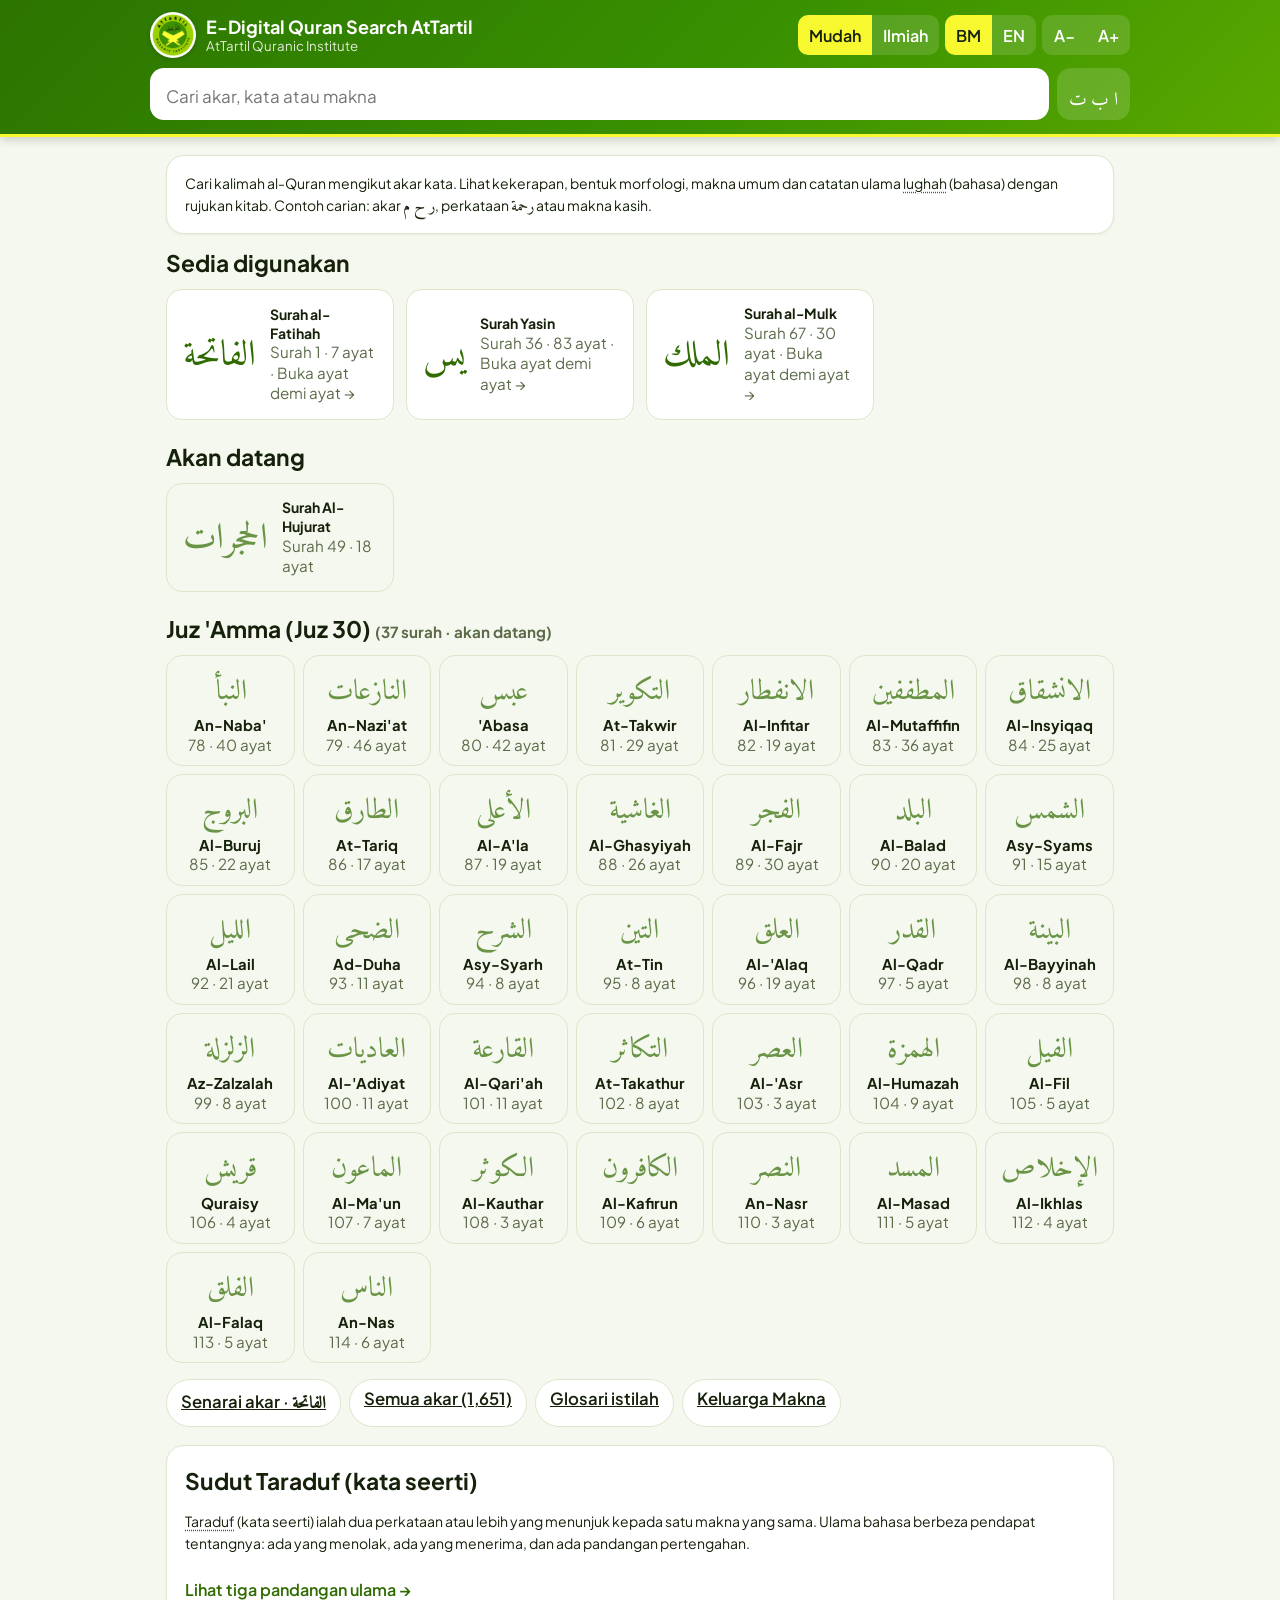
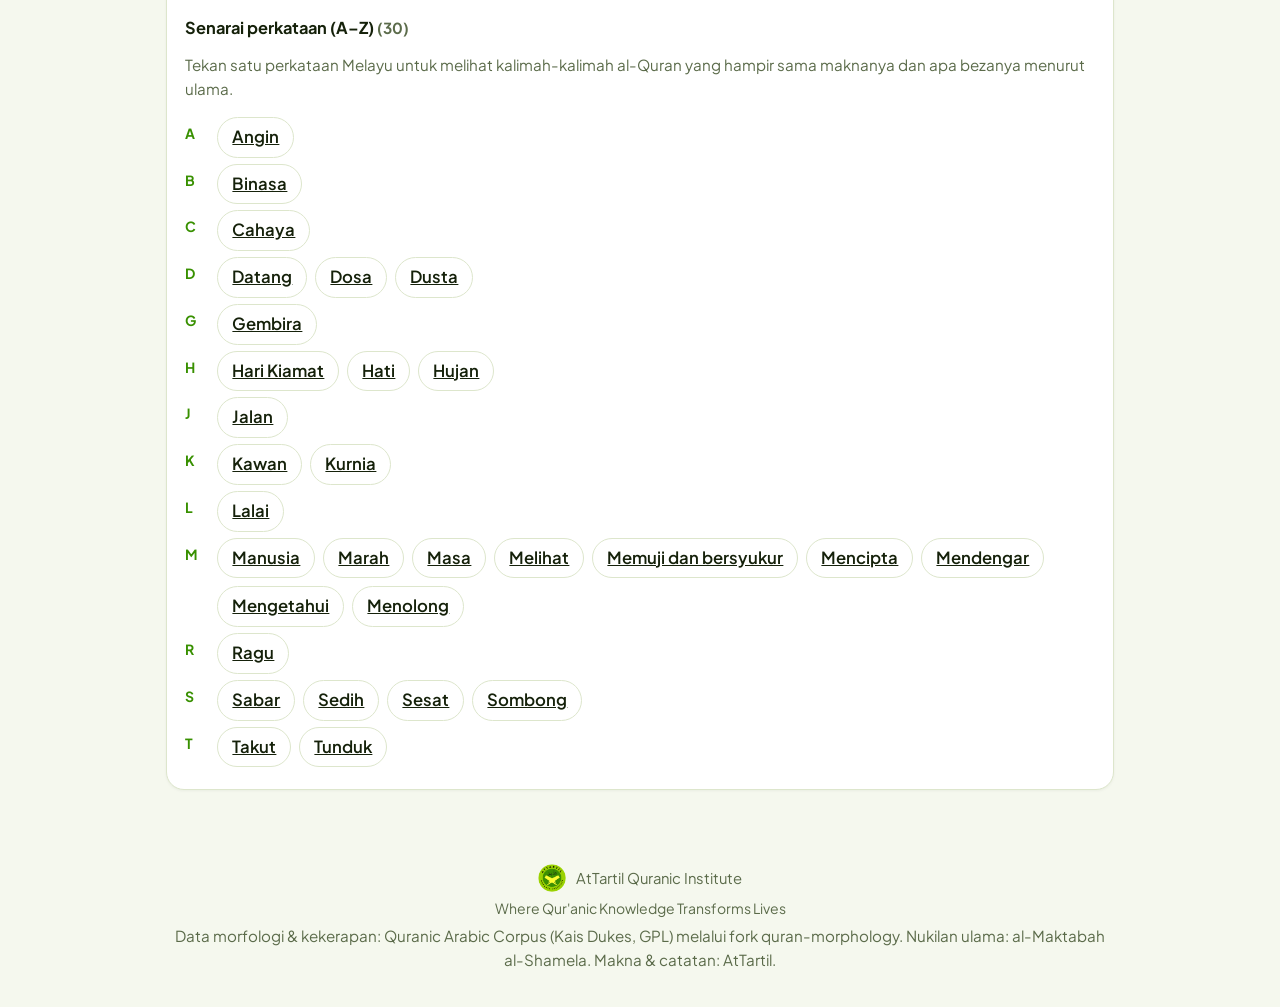
==== index.html @ 047dab4f "Upload awal E-Digital Quran Search AtTartil (PWA) Co-Authored-By: Claude Opus 5.5 <noreply@anthropic" ====
<!doctype html><html><head><meta charset=utf8><meta name=viewport content="width=device-width,initial-scale=1"><style>:root{color-scheme:light}body{margin:0;padding:0;font:14px -apple-system,BlinkMacSystemFont,sans-serif;background:#fff;color:#000}img{max-width:100%}[hidden]:not([hidden=until-found i]){display:none!important}</style></head><body>
<!doctype html>
<html lang="ms">
<head>
<meta charset="utf-8">
<meta name="viewport" content="width=device-width, initial-scale=1">
<title>E-Digital Quran Search AtTartil</title>
<meta name="description" content="Kamus kosa kata al-Quran mengikut akar kata, kekerapan, morfologi dan catatan ulama lughah — AtTartil Quranic Institute.">
<meta name="theme-color" content="#389000">
<link rel="manifest" href="manifest.webmanifest">
<link rel="icon" href="icon.svg" type="image/svg+xml">
<link rel="apple-touch-icon" href="apple-touch-icon.png">
<meta name="apple-mobile-web-app-title" content="Quran Search">
<meta name="application-name" content="E-Digital Quran Search AtTartil">
<link rel="preconnect" href="https://fonts.googleapis.com">
<link rel="preconnect" href="https://fonts.gstatic.com" crossorigin>
<link href="https://fonts.googleapis.com/css2?family=Plus+Jakarta+Sans:wght@400;600;700&display=swap" rel="stylesheet">
<!-- Arabic fonts (Amiri Quran, Noto Naskh Arabic) are self-hosted in fonts/ — see style.css -->
<link rel="preload" href="fonts/amiri-quran-arabic-400-normal.woff2" as="font" type="font/woff2" crossorigin>
<link rel="stylesheet" href="style.css">
</head>
<body>
<header class="top">
  <div class="brand">
    <a href="#/" class="logo" aria-label="Laman utama">
      <img class="logo-img" src="logo.png" alt="AtTartil Quranic Institute" width="46" height="46">
      <span class="logo-txt"><b data-i18n="title">E-Digital Quran Search AtTartil</b><small>AtTartil Quranic Institute</small></span>
    </a>
    <div class="tools">
      <div class="lvl" role="group" aria-label="Aras bacaan">
        <button data-lv="mudah" type="button">Mudah</button><button data-lv="ilmiah" type="button">Ilmiah</button>
      </div>
      <div class="lang" role="group" aria-label="Bahasa / Language">
        <button data-lang="ms" type="button">BM</button><button data-lang="en" type="button">EN</button>
      </div>
      <div class="size" role="group" aria-label="Saiz tulisan">
        <button data-size="-1" type="button" aria-label="Kecilkan">A−</button><button data-size="1" type="button" aria-label="Besarkan">A+</button>
      </div>
    </div>
  </div>
  <form class="search" role="search" onsubmit="return false">
    <div class="srow">
      <input id="q" type="search" dir="auto" autocomplete="off" data-i18n-ph="ph">
      <button type="button" id="kbdToggle" aria-expanded="false" aria-controls="kbd" title="Papan huruf / Letter pad">ا ب ت</button>
    </div>
    <div class="kbd" id="kbd" hidden aria-label="Papan kekunci huruf hijaiyah"></div>
  </form>
</header>
<main id="app" tabindex="-1"></main>
<footer class="foot">
  <div class="brandbar"><img src="logo.png" alt="" width="28" height="28"><span>AtTartil Quranic Institute</span></div>
  <p data-i18n="vision">Where Qur'anic Knowledge Transforms Lives</p>
  <p class="small" data-i18n="credit"></p>
</footer>
<script src="app.js"></script>
</body>
</html>

</body></html>
---- style.css ----
/* AtTartil Quranic Institute palette: lime #98D000, dark green #389000, yellow #F8F830, black */
/* Arabic web fonts are self-hosted (fonts/, SIL OFL; from @fontsource 5.3.0) so the PWA renders harakat and alif wasla offline */
@font-face{font-family:'Amiri Quran';font-style:normal;font-weight:400;font-display:swap;src:url(fonts/amiri-quran-arabic-400-normal.woff2) format('woff2');unicode-range:U+0600-06FF,U+0750-077F,U+0870-088E,U+0890-0891,U+0897-08E1,U+08E3-08FF,U+200C-200E,U+2010-2011,U+204F,U+2E41,U+FB50-FDFF,U+FE70-FE74,U+FE76-FEFC}
@font-face{font-family:'Noto Naskh Arabic';font-style:normal;font-weight:400;font-display:swap;src:url(fonts/noto-naskh-arabic-arabic-400-normal.woff2) format('woff2');unicode-range:U+0600-06FF,U+0750-077F,U+0870-088E,U+0890-0891,U+0897-08E1,U+08E3-08FF,U+200C-200E,U+2010-2011,U+204F,U+2E41,U+FB50-FDFF,U+FE70-FE74,U+FE76-FEFC}
@font-face{font-family:'Noto Naskh Arabic';font-style:normal;font-weight:600;font-display:swap;src:url(fonts/noto-naskh-arabic-arabic-600-normal.woff2) format('woff2');unicode-range:U+0600-06FF,U+0750-077F,U+0870-088E,U+0890-0891,U+0897-08E1,U+08E3-08FF,U+200C-200E,U+2010-2011,U+204F,U+2E41,U+FB50-FDFF,U+FE70-FE74,U+FE76-FEFC}
:root{
  --bg:#f5f8ee; --card:#ffffff; --ink:#15210a; --muted:#5b6b4a; --line:#dde6cc;
  --blue:#2f6b00; --blue-2:#98D000; --blue-soft:#eaf5d6; --gold:#8a7000;
  --brand-dark:#389000; --brand-lime:#98D000; --brand-yellow:#F8F830;
  --ok:#2f6b00; --ok-bg:#e6f3d4; --warn:#7a5c00; --warn-bg:#fbf4d0;
  --isim:#1e7a2e; --fiil:#8a6a00; --harf:#c0392b; --kitab:#7a4a16; --maqsad:#1b5e8a;
  --isim-bg:#e3f4e6; --fiil-bg:#fbf2cf; --harf-bg:#fbe4e1;
  --fiil-hl:#FFF3B0; --fiil-hl-ink:#8a6a00;
  --fs:19px; --ar:'Amiri Quran','Noto Naskh Arabic',serif;
}
@media (prefers-color-scheme: dark){
  :root:not([data-theme="light"]){
    --bg:#101a08; --card:#18240e; --ink:#eef4e2; --muted:#a8bb93; --line:#2c3d1b;
    --blue:#a8dd33; --blue-2:#98D000; --blue-soft:#22330f;
    --ok-bg:#1b3312; --ok:#a8dd33; --warn-bg:#352c0c; --warn:#e8d35c;
    --isim:#7fd18c; --fiil:#e8d35c; --harf:#ff8a80; --kitab:#d9a46a; --maqsad:#7fc4ee;
    --isim-bg:#16331c; --fiil-bg:#332b0c; --harf-bg:#3d1c1a;
    --fiil-hl:#3d3410; --fiil-hl-ink:#e8d35c;
  }
}
*{box-sizing:border-box}
html{font-size:var(--fs)}
body{margin:0;background:var(--bg);color:var(--ink);font-family:'Plus Jakarta Sans',system-ui,sans-serif;line-height:1.6}
a{color:var(--blue)}
.ar{font-family:var(--ar);direction:rtl;line-height:2}
/* every quotation of kitab text is an Arabic block, wherever it sits (word panel, #/makna, root pages) */
.q{font-family:var(--ar);font-size:1.15rem;direction:rtl;text-align:right;line-height:2;margin:6px 0 2px}
bdi[dir=rtl]{unicode-bidi:isolate;font-family:var(--ar);font-size:1.15em;line-height:1}
.top{z-index:5;background:linear-gradient(135deg,#2c7400 0%,var(--brand-dark) 55%,#5aa800 100%);color:#fff;padding:12px 16px 14px;box-shadow:0 2px 10px #0003;border-bottom:3px solid var(--brand-yellow)}
@media (prefers-color-scheme: dark){:root:not([data-theme="light"]) .top{background:linear-gradient(135deg,#1d3d00,#2c6400 60%,#3f7d00)}}
.brand{display:flex;align-items:center;justify-content:space-between;gap:10px;max-width:980px;margin:0 auto}
.logo{display:flex;align-items:center;gap:10px;color:#fff;text-decoration:none}
.logo-img{width:46px;height:46px;flex:none;border-radius:50%;background:#fff;padding:2px;box-shadow:0 1px 4px #0003}
.logo-txt{display:flex;flex-direction:column;line-height:1.2}
.logo-txt b{font-size:.95rem}.logo-txt small{opacity:.85;font-size:.7rem}
.tools{display:flex;gap:6px;flex-wrap:wrap;justify-content:flex-end}
.tools button{border:0;background:#ffffff22;color:#fff;font-weight:600;font-size:.85rem;font-family:inherit;padding:8px 11px;cursor:pointer;min-width:44px;min-height:40px}
.tools [role=group]{display:flex;border-radius:10px;overflow:hidden}
.tools button.on{background:var(--brand-yellow);color:#15210a}
.search{max-width:980px;margin:10px auto 0}
.srow{display:flex;gap:8px}
#kbdToggle{flex:none;border:0;border-radius:14px;background:#ffffff26;color:#fff;font-family:var(--ar);font-size:1rem;padding:0 12px;min-width:56px;cursor:pointer}
#kbdToggle[aria-expanded=true]{background:var(--brand-yellow);color:#15210a}
#q{width:100%;font-size:1.15rem;padding:12px 16px;border-radius:14px;border:0;outline:3px solid transparent;background:#fff;color:#15210a;font-family:'Noto Naskh Arabic','Plus Jakarta Sans',sans-serif}
#q:focus{outline-color:var(--brand-yellow)}
.kbd:not([hidden]){display:flex;}.kbd{flex-wrap:wrap;gap:4px;margin-top:8px;direction:rtl}
.kbd button{font-family:var(--ar);font-size:1.05rem;min-width:36px;min-height:38px;border:0;border-radius:8px;background:#ffffff26;color:#fff;cursor:pointer}
.kbd button.wide{font-family:inherit;font-size:.72rem;padding:0 10px;direction:ltr}
main{max-width:980px;margin:0 auto;padding:18px 16px 40px;outline:none}
h1,h2,h3{line-height:1.3;margin:.2em 0 .5em}
h2{font-size:1.2rem}
.card{background:var(--card);border:1px solid var(--line);border-radius:18px;padding:16px 18px;margin-bottom:14px;box-shadow:0 1px 3px #15210a0d}
.muted{color:var(--muted)}.small{font-size:.8rem}
.chips{display:flex;flex-wrap:wrap;gap:8px;margin:6px 0 14px}
.chip{border:1px solid var(--line);background:var(--card);border-radius:999px;padding:6px 14px;font-weight:600;font-size:.88rem;font-family:inherit;color:var(--ink);cursor:pointer}
.chip.on{background:var(--blue);color:#fff;border-color:var(--blue)}
@media (prefers-color-scheme: dark){:root:not([data-theme="light"]) .chip.on{color:#10200a}}
:root[data-theme="dark"] .chip.on{color:#10200a}
.chip.pg{min-height:44px;display:inline-flex;align-items:center;padding:8px 18px;text-decoration:none}
.chip.pg-n{display:inline-flex;align-items:center;min-height:44px}
.chip[disabled]{opacity:.5;cursor:not-allowed}
.grid{display:grid;grid-template-columns:repeat(auto-fill,minmax(200px,1fr));gap:12px}
.rcard{display:block;text-decoration:none;color:inherit;background:var(--card);border:1px solid var(--line);border-radius:16px;padding:12px 14px;transition:transform .12s,box-shadow .12s}
.rcard:hover,.rcard:focus{transform:translateY(-2px);box-shadow:0 6px 16px #38900033}
.rcard .rt{font-family:var(--ar);font-size:2rem;direction:rtl;text-align:right;color:var(--blue);line-height:1.6;letter-spacing:.15em}
.rcard .mn{font-size:.85rem;min-height:2.6em}
.rcard .fq{font-size:.75rem;color:var(--muted);display:flex;justify-content:space-between;margin-top:6px}
.bar{height:6px;background:var(--blue-soft);border-radius:4px;overflow:hidden;margin-top:6px}
.bar i{display:block;height:100%;background:linear-gradient(90deg,var(--blue-2),var(--blue))}
.hero{display:flex;gap:18px;align-items:center;flex-wrap:wrap}
.hero .big{font-family:var(--ar);font-size:3.4rem;color:var(--blue);direction:rtl;letter-spacing:.25em;line-height:1.5}
.stats{display:flex;gap:10px;flex-wrap:wrap}
.stat{background:var(--blue-soft);border-radius:14px;padding:8px 14px;min-width:110px}
.stat b{display:block;font-size:1.3rem;color:var(--blue)}
.stat span{font-size:.72rem;color:var(--muted)}
.badge{display:inline-block;font-size:.68rem;font-weight:700;padding:2px 9px;border-radius:999px;vertical-align:middle;letter-spacing:.02em}
.badge.draft,.badge.pending{background:var(--warn-bg);color:var(--warn)}
.badge.verified{background:var(--ok-bg);color:var(--ok)}
table{width:100%;border-collapse:collapse;font-size:.88rem}
th,td{padding:8px 6px;border-bottom:1px solid var(--line);text-align:left;vertical-align:middle}
th{font-size:.72rem;color:var(--muted);text-transform:uppercase;letter-spacing:.04em}
td.arw{font-family:var(--ar);font-size:1.45rem;direction:rtl;text-align:right;white-space:nowrap}
.tscroll{overflow-x:auto}
.lg{border:1px dashed var(--line);border-radius:14px;padding:10px 14px;margin:8px 0}
.lg h3{font-size:.95rem;margin:0;font-weight:700}
b.who,.lg h3 b{font-weight:700}
.lg .q{font-family:var(--ar);font-size:1.25rem;direction:rtl;text-align:right;margin:6px 0}
.occ{display:flex;flex-wrap:wrap;gap:6px}
.occ button{border:1px solid var(--line);background:var(--card);color:var(--ink);border-radius:10px;padding:5px 10px;font-weight:600;font-size:.85rem;font-family:inherit;cursor:pointer;min-height:36px}
.occ button.on{background:var(--blue);color:#fff;border-color:var(--blue)}
.ayah{font-family:var(--ar);font-size:1.75rem;direction:rtl;text-align:right;line-height:2.3;background:var(--blue-soft);border-radius:14px;padding:12px 16px;margin:10px 0}
.ayah mark{background:var(--brand-yellow);color:#15210a;border-radius:6px;padding:0 4px}
.ayah .ref{font-family:'Plus Jakarta Sans',sans-serif;font-size:.75rem;color:var(--muted);direction:ltr;display:block;text-align:left;line-height:1.4}
.btn{border:0;background:var(--blue);color:#fff;border-radius:12px;padding:10px 16px;font-weight:600;font-size:.88rem;font-family:inherit;cursor:pointer;min-height:44px}
.btn.ghost{background:var(--blue-soft);color:var(--blue)}
.back{display:inline-block;margin-bottom:10px;text-decoration:none;font-weight:600}
.empty{text-align:center;padding:30px 10px;color:var(--muted)}
.foot{text-align:center;color:var(--muted);padding:10px 16px 30px;max-width:980px;margin:0 auto}
.foot p{margin:.3em 0}
@media (max-width:560px){
  .logo-txt small{display:none}
  .hero .big{font-size:2.8rem}
  .kbd button{min-width:31px;font-size:.95rem}
}
.tl{display:block;white-space:normal;overflow-wrap:anywhere}
td.bab .arw1{white-space:nowrap}
td.bab{white-space:nowrap}
td.bab .arw1{display:block;font-family:var(--ar);font-size:1.3rem;direction:rtl;line-height:1.7}
td.bab .small{display:block}
@media (max-width:620px){
  .tscroll table thead{display:none}
  .tscroll table, .tscroll tbody{display:block}
  .tscroll tr{display:grid;grid-template-columns:1fr auto;grid-template-areas:"w n" "t t" "b b";gap:2px 12px;padding:10px 0;border-bottom:1px solid var(--line)}
  .tscroll td{border:0;padding:0}
  .tscroll td.arw{grid-area:w;text-align:right}
  .tscroll td:nth-child(2){grid-area:t}
  .tscroll td.bab{grid-area:b;text-align:left;white-space:normal;display:flex;gap:10px;align-items:baseline;flex-direction:row-reverse;justify-content:flex-end}
  .tscroll td.bab:empty{display:none}
  .tscroll td.bab{flex-direction:column;align-items:flex-start;gap:2px}
  .tscroll td.bab .arw1,.tscroll td.bab .small{display:block}
  .tscroll td:nth-child(4){grid-area:n;align-self:center;font-size:1.1rem;color:var(--blue)}
}
.shamela{display:inline-block;font-size:.8rem;font-weight:600;text-decoration:none;background:var(--blue-soft);color:var(--blue);border-radius:10px;padding:6px 12px;min-height:36px;line-height:24px}
.badge.not_found{background:var(--blue-soft);color:var(--muted)}

/* ---- ayah-by-ayah view ---- */
.sgrid{display:grid;grid-template-columns:repeat(auto-fill,minmax(220px,1fr));gap:12px}
.scard{display:flex;align-items:center;gap:14px;text-decoration:none;color:inherit;background:var(--card);border:1px solid var(--line);border-radius:16px;padding:14px 16px}
.scard:hover,.scard:focus{box-shadow:0 6px 16px #38900033}
.scard.off{opacity:.55}
.sc-ar{font-size:1.9rem;color:var(--blue);line-height:1.6}
.sc-meta{display:flex;flex-direction:column;line-height:1.35}
.surah-head{text-align:center}
.sh-ar{font-size:2.1rem;color:var(--blue);line-height:1.8}
.legend{display:flex;gap:8px;justify-content:center;flex-wrap:wrap;margin-top:8px}
.lg-chip{font-size:.78rem;font-weight:700;padding:3px 12px;border-radius:999px}
.lg-chip.t-isim{background:var(--isim-bg)}.lg-chip.t-fiil{background:var(--fiil-bg)}.lg-chip.t-harf{background:var(--harf-bg)}
.t-isim{color:var(--isim)}.t-fiil{color:var(--fiil)}.t-harf{color:var(--harf)}
.t-bg-isim{background:var(--isim-bg);color:var(--isim)}.t-bg-fiil{background:var(--fiil-bg);color:var(--fiil)}.t-bg-harf{background:var(--harf-bg);color:var(--harf)}
.ay-ar{font-family:var(--ar);font-size:2.05rem;line-height:2.25;text-align:right;direction:rtl}
.w{font:inherit;line-height:inherit;background:none;border:0;padding:0 3px;margin:0;border-radius:10px;cursor:pointer;color:var(--ink)}
.w:hover{background:var(--blue-soft)}
.w.on{background:var(--blue-soft);box-shadow:0 0 0 2px var(--blue-2)}
.w:focus-visible{outline:3px solid var(--blue-2)}
.ay-end{white-space:nowrap}
.ay-no{display:inline-flex;align-items:center;justify-content:center;min-width:1.7em;height:1.7em;margin-inline:4px;border:2px solid var(--blue-2);border-radius:50%;font-size:.6em;color:var(--blue);vertical-align:middle;line-height:1}
.tr{margin:.4em 0 0;font-size:1rem;color:var(--ink)}
.wpanel{margin-top:12px;border-top:2px solid var(--blue-soft);padding-top:12px}
.wp-top{display:flex;justify-content:space-between;align-items:flex-start;gap:10px}
.wp-word{font-size:2.4rem;line-height:1.6;color:var(--ink)}
.wp-gloss{font-size:1rem;font-weight:600;color:var(--blue)}
.segs{display:flex;flex-direction:column;gap:6px;margin:6px 0 10px}
.seg{display:flex;align-items:center;gap:10px;flex-wrap:wrap;background:var(--bg);border-radius:12px;padding:6px 10px}
.seg-ar{font-size:1.6rem;line-height:1.6;min-width:2.2em;text-align:center}
.chip-t{font-size:.72rem;font-weight:700;padding:2px 10px;border-radius:999px}
.seg-l{font-size:.85rem;min-width:0}
.blk{border:1px solid var(--line);border-radius:14px;padding:10px 14px;margin-top:10px}
.blk-h{display:flex;align-items:center;gap:10px;flex-wrap:wrap;font-weight:600}
.blk-h .ar{font-size:1.5rem;color:var(--blue);line-height:1.6}
.rootl{letter-spacing:.2em}
.note{margin-top:8px;padding-top:8px;border-top:1px dashed var(--line)}
.note .q{font-family:var(--ar);font-size:1.25rem;direction:rtl;text-align:right;line-height:2;margin:4px 0}
.note p{margin:.2em 0 .5em;font-size:.9rem}
.nb{font-size:.88rem}
.more-link{display:inline-block;margin-top:8px;font-weight:600;font-size:.85rem;text-decoration:none}
@media (max-width:560px){ .ay-ar{font-size:1.8rem} .wp-word{font-size:2rem} }
/* ---- segments: Makna / Bab / Furuq ---- */
.tabs{margin-top:10px}
.tabbar{display:flex;gap:6px;flex-wrap:wrap;border-bottom:2px solid var(--line);padding-bottom:6px;margin-bottom:8px}
.tab{border:0;background:transparent;color:var(--muted);font-weight:700;font-size:.88rem;font-family:inherit;padding:8px 12px;border-radius:10px 10px 0 0;cursor:pointer;min-height:40px}
.tab.on{background:var(--blue-soft);color:var(--blue)}
.tab:focus-visible{outline:3px solid var(--blue-2)}
.bab-head{display:flex;align-items:baseline;gap:12px;flex-wrap:wrap;background:var(--blue-soft);border-radius:12px;padding:8px 14px;margin-bottom:8px}
.bab-head .ar{font-family:var(--ar);font-size:1.6rem;color:var(--blue);line-height:1.7}
.bab-head span{font-weight:700;font-size:.9rem}
.fgloss{display:block;font-weight:700;color:var(--blue);margin:.2em 0}
.mlist{margin:.3em 0 .5em;padding-inline-start:1.2em;font-size:.86rem}
.mlist li{margin:.15em 0}
.forms-grid{display:grid;grid-template-columns:repeat(auto-fill,minmax(210px,1fr));gap:8px;margin-top:6px}
.fcard{border:1px solid var(--line);border-radius:12px;padding:8px 12px;background:var(--bg)}
.fc-h{display:flex;align-items:baseline;justify-content:space-between;gap:8px;flex-wrap:wrap}
.fc-h .ar{font-family:var(--ar);font-size:1.4rem;line-height:1.7}
.fcard details{margin-top:4px}
.fcard summary{cursor:pointer;font-size:.78rem;color:var(--blue);font-weight:600}
.fcard .note{border-top:0;padding-top:4px}
.fq-t{font-family:var(--ar);font-size:1.15rem;direction:rtl;display:inline-block;line-height:1.8}
.formrow{margin-bottom:6px}
.soon-h{margin-top:22px}
.sgrid.compact{grid-template-columns:repeat(auto-fill,minmax(118px,1fr));gap:8px}
.sgrid.compact .scard{flex-direction:column;align-items:center;text-align:center;padding:10px 8px;gap:2px}
.sgrid.compact .sc-ar{font-size:1.5rem;line-height:1.7}
.sgrid.compact .sc-meta{align-items:center}
.sgrid.compact .sc-meta b{font-size:.78rem;line-height:1.25}
.sgrid.compact .sc-meta .small{font-size:.8rem}
.scard.off{opacity:1;cursor:default;background:var(--bg)}
.scard.off .sc-ar{opacity:.7}

/* ayah-level scholarly note (mutashabihat etc.) */
.aynote{border:1px solid var(--line);border-left:4px solid var(--brand-lime);border-radius:12px;padding:10px 14px;margin-top:10px;background:var(--blue-soft)}
.aynote h4{margin:0 0 .3em;font-size:.85rem;color:var(--blue)}
.aynote .q{font-family:var(--ar);font-size:1.15rem;direction:rtl;text-align:right;line-height:2;margin:4px 0}
.aynote p{margin:.3em 0;font-size:.88rem}
.brandbar{display:flex;align-items:center;gap:10px;justify-content:center;padding:10px 0 0;color:var(--muted);font-size:.78rem}
.brandbar img{width:28px;height:28px;border-radius:50%}
/* brief i'rab (al-Jadwal) */
.irab{margin-top:10px;border:1px solid var(--line);border-radius:12px;background:var(--card)}
.irab>summary{cursor:pointer;padding:9px 14px;font-weight:700;font-size:.86rem;color:var(--blue);list-style:none;display:block;min-height:40px}
.irab>summary::-webkit-details-marker{display:none}
.irab>summary::before{content:'▸';font-size:.8em;margin-inline-end:6px}
.irab[open]>summary::before{content:'▾'}
.irab>summary:focus-visible{outline:3px solid var(--blue-2)}
.irab-body{padding:0 14px 12px;border-top:1px solid var(--line)}
.irab-body .q{font-family:var(--ar);font-size:1.2rem;direction:rtl;text-align:right;line-height:2.1;margin:8px 0 2px}
.irab-body p{font-size:.88rem;margin:.5em 0 0}

/* ---- Fi'il & Fa'il ---------------------------------------------------- */
.ind-row{display:flex;flex-direction:column;gap:8px}
.ind-row .irab{margin-top:10px}
.fail,.faillist{border:1px solid var(--line);border-radius:12px;background:var(--card)}
.fail>summary,.faillist>summary{cursor:pointer;padding:9px 14px;font-weight:700;font-size:.86rem;color:var(--fiil);list-style:none;display:block;min-height:40px}
.fail>summary::-webkit-details-marker,.faillist>summary::-webkit-details-marker{display:none}
.fail>summary::before,.faillist>summary::before{content:'▸';font-size:.8em;margin-inline-end:6px}
.fail[open]>summary::before,.faillist[open]>summary::before{content:'▾'}
.fail>summary:focus-visible,.faillist>summary:focus-visible{outline:3px solid var(--blue-2)}
.fail-body{padding:2px 14px 12px;border-top:1px solid var(--line)}
.faillist{margin-top:10px}
.frow{border-top:1px dashed var(--line);padding:8px 0 2px}
.frow:first-of-type{border-top:0}
.fr-h{display:flex;align-items:baseline;gap:8px;flex-wrap:wrap}
.fr-v{font-size:1.4rem;color:var(--fiil);line-height:1.7}
.fr-role{background:var(--isim-bg);color:var(--isim);border:1px solid var(--isim);border-radius:999px;padding:1px 9px;font-size:.8rem;font-weight:700}
.fr-role.nf{background:transparent;color:var(--muted);border-color:var(--line);font-weight:400}
.fr-s{font-size:.9rem;margin:2px 0 4px;display:flex;gap:6px;align-items:baseline;flex-wrap:wrap}
.fa-sub{font-size:1.25rem;color:var(--isim);line-height:1.6}
.frow .q{font-family:var(--ar);font-size:1.15rem;direction:rtl;text-align:right;line-height:2.1;margin:6px 0 2px}
.frow p{font-size:.88rem;margin:.4em 0 0}
.frow .xref{color:var(--muted);font-style:italic}
.frow.nf .q{opacity:.8}
.fablk{border-color:var(--fiil);background:#fffdf4}
.w.fa-on{background:var(--isim-bg);box-shadow:0 0 0 2px var(--isim)}
.ftab{width:100%;border-collapse:collapse;font-size:.86rem}
.ftab th,.ftab td{border-top:1px solid var(--line);padding:5px 7px;text-align:left;vertical-align:top}
.ftab thead th{border-top:0;color:var(--muted);font-size:.76rem;text-transform:uppercase;letter-spacing:.03em}
.ftab td.ar{font-family:var(--ar);font-size:1.15rem;direction:rtl;text-align:right;line-height:1.9}
.ftab .ar{font-family:var(--ar)}
.faillist .ftab{margin:0 0 6px}
.faillist[open]>summary{border-bottom:1px solid var(--line)}
@media (prefers-color-scheme: dark){:root:not([data-theme="light"]) .fablk{background:#1d2810}}

/* ---- Tafsir ringkas: Ibn 'Ashur ---------------------------------------- */
.taf{border:1px solid var(--line);border-radius:12px;background:var(--card)}
.taf>summary{cursor:pointer;padding:9px 14px;font-weight:700;font-size:.86rem;color:var(--kitab);list-style:none;display:block;min-height:40px}
.taf>summary::-webkit-details-marker{display:none}
.taf>summary::before{content:'▸';font-size:.8em;margin-inline-end:6px}
.taf[open]>summary::before{content:'▾'}
.taf>summary:focus-visible{outline:3px solid var(--blue-2)}
.taf-body{padding:2px 14px 12px;border-top:1px solid var(--line)}
.tpt{border-top:1px dashed var(--line);padding:8px 0 2px}
.tpt:first-of-type{border-top:0}
.tpt-h{font-weight:700;font-size:.84rem;color:var(--kitab)}
.tdup{font-size:.85rem;margin:4px 0 2px;color:var(--muted);font-style:italic}
.tpt .q{font-family:var(--ar);font-size:1.15rem;direction:rtl;text-align:right;line-height:2.1;margin:6px 0 2px}
.tnote{font-size:.88rem;margin:.7em 0 0;padding-top:.6em;border-top:1px solid var(--line)}

/* ---- Maqsad Ayat & Refleksi / Maqsad Surah ----------------------------- */
.mq,.msur{border:1px solid var(--line);border-radius:12px;background:var(--card)}
.msur{margin-top:10px}
.mq>summary,.msur>summary{cursor:pointer;padding:9px 14px;font-weight:700;font-size:.86rem;color:var(--maqsad);list-style:none;display:block;min-height:40px}
.mq>summary::-webkit-details-marker,.msur>summary::-webkit-details-marker{display:none}
.mq>summary::before,.msur>summary::before{content:'▸';font-size:.8em;margin-inline-end:6px}
.mq[open]>summary::before,.msur[open]>summary::before{content:'▾'}
.mq>summary:focus-visible,.msur>summary:focus-visible{outline:3px solid var(--blue-2)}
.mq-body,.msur-body{padding:2px 14px 12px;border-top:1px solid var(--line)}
.mq-h{font-size:.74rem;font-weight:700;letter-spacing:.06em;text-transform:uppercase;color:var(--maqsad);margin:10px 0 2px}
.mq-h.r{color:var(--brand-dark)}
.mpt{border-top:1px dashed var(--line);padding:8px 0 2px}
.mpt:first-of-type{border-top:0}
.mpt-h{font-weight:700;font-size:.84rem}
.mpt .q{font-family:var(--ar);font-size:1.15rem;direction:rtl;text-align:right;line-height:2.1;margin:6px 0 2px}
.mnote{font-size:.88rem;margin:.7em 0 0;padding-top:.6em;border-top:1px solid var(--line)}
.mq-split{margin-top:12px;padding-top:10px;border-top:3px double var(--brand-dark)}
.mrefl{font-size:.9rem;margin:.2em 0 0}
.mrefl.empty{color:var(--muted);font-style:italic}
.mbook{margin-top:10px;padding-top:8px;border-top:1px solid var(--line)}
.mbook:first-of-type{border-top:0}
.mb-h{display:flex;align-items:baseline;gap:8px;flex-wrap:wrap}
.mb-h .ar{font-size:1.2rem;color:var(--maqsad);line-height:1.8}
.partial{font-size:.8rem;color:var(--warn);background:var(--warn-bg);border-radius:8px;padding:6px 10px;margin:.4em 0 .2em}
.mlist{counter-reset:none}
.mlist li{margin:.5em 0 .8em}
.mn-t{font-weight:600;font-size:.88rem}
.mlist .q{font-family:var(--ar);font-size:1.1rem;direction:rtl;text-align:right;line-height:2;margin:4px 0 2px}

/* ---- Aras bacaan: Mudah / Ilmiah -------------------------------------- */
.lvl{display:flex;border-radius:10px;overflow:hidden}
.lvl button{border:0;background:#ffffff22;color:#fff;font-weight:600;font-size:.85rem;font-family:inherit;padding:8px 11px;cursor:pointer;min-width:52px;min-height:40px}
.lvl button.on{background:var(--brand-yellow);color:#15210a}
.lvhint{font-size:.82rem;color:var(--muted);background:var(--blue-soft);border-radius:10px;padding:8px 12px;margin:10px 0 0;text-align:left}
.plain{font-size:.95rem;line-height:1.65;margin:.4em 0 .2em}
details.src{margin-top:8px;border-top:1px dashed var(--line);padding-top:6px}
details.src>summary{cursor:pointer;font-size:.8rem;font-weight:600;color:var(--blue);list-style:none}
details.src>summary::-webkit-details-marker{display:none}
details.src>summary::before{content:'▸ ';font-size:.9em}
details.src[open]>summary::before{content:'▾ '}
.blk.simple{border-color:var(--blue-2)}
.sm-row{display:flex;align-items:center;gap:12px;flex-wrap:wrap;padding:7px 0;border-top:1px dashed var(--line)}
.sm-row:first-of-type{border-top:0}
.sm-ar{font-size:1.5rem;line-height:1.7;min-width:2.4em;text-align:center}
.sm-b{display:flex;align-items:center;gap:8px;flex-wrap:wrap;min-width:0}
.sm-m{font-size:.92rem;font-weight:600}
button.more-link{border:0;background:none;padding:0;cursor:pointer;font-family:inherit;color:var(--blue)}
.msur,.faillist{text-align:left}
.msur-body,.faillist .ftab{text-align:left}

/* ---- "Apa ayat ini mahu sampaikan?" — the plainest line on the page ---- */
.one{margin-top:12px;padding:12px 14px;border-radius:14px;background:var(--blue-soft);border-left:4px solid var(--brand-dark)}
.one-q{font-size:.76rem;font-weight:700;letter-spacing:.04em;text-transform:uppercase;color:var(--blue)}
.one-a{font-size:1.02rem;line-height:1.6;margin:.35em 0 0;color:var(--ink)}
.one-s{font-size:.74rem;color:var(--muted);margin:.5em 0 0}
.trsrc{font-size:.84rem;margin:14px 0 2px;padding:9px 12px;border-radius:10px;background:var(--blue-soft)}
.trsrc b{color:var(--blue)}

/* ---- glosari istilah ---- */
a.gl{color:inherit;text-decoration:underline dotted;text-decoration-color:var(--maqsad);text-underline-offset:.18em;border-radius:3px}
a.gl:hover,a.gl:focus-visible{background:color-mix(in srgb,var(--maqsad) 12%,transparent);text-decoration-style:solid}
.gl-bar{display:flex;flex-direction:column;gap:8px;margin:6px 0 14px}
.gl-bar input{font:inherit;font-size:1em;padding:.5em .8em;border:1px solid var(--line);border-radius:10px;background:var(--card);color:inherit;width:100%}
.gl-list{display:grid;gap:8px}
.gl-row{background:var(--card);border:1px solid var(--line);border-radius:12px;padding:.6em .9em}
.gl-row.hit{outline:2px solid var(--maqsad);outline-offset:1px}
.gl-h{display:flex;align-items:baseline;gap:.5em;flex-wrap:wrap}
.gl-h b{font-size:1.05em}
.gl-ar{font-size:1.15em;color:var(--kitab)}
.gl-cat{margin-left:auto;font-size:.78em;color:var(--muted);background:color-mix(in srgb,var(--maqsad) 10%,transparent);padding:.1em .55em;border-radius:999px}
.gl-m{margin-top:.25em;line-height:1.5}

/* ---- fi'il: soft-yellow highlight on the ayah text and the legend chip (option E) ----
   Yellow text on white cannot pass contrast (1.4:1), so a soft yellow goes BEHIND the verb and
   the letters keep the gold text colour. Notes and i'rab panels keep the text colour. */
.ay-ar .t-fiil{background:var(--fiil-hl);color:var(--fiil-hl-ink);border-radius:7px;padding:0 .14em;box-decoration-break:clone;-webkit-box-decoration-break:clone}
.lg-chip.t-fiil{background:var(--fiil-hl);color:var(--fiil-hl-ink)}
.w.on .t-fiil,.w.fa-on .t-fiil{background:var(--fiil-hl)}

/* ---- marji': who a hidden fa'il refers to ---- */
.marji{margin:6px 0 8px;padding:8px 11px;border-radius:10px;background:var(--isim-bg);border-left:3px solid var(--isim)}
.mj-h{display:flex;flex-wrap:wrap;gap:6px;align-items:baseline}
.mj-k{font-size:.86rem;color:var(--muted)}
.mj-v{color:var(--isim);font-size:1.02rem}
.mj-src{font-size:.72rem;padding:1px 8px;border-radius:999px;border:1px solid currentColor;white-space:nowrap}
.mj-src.kitab{color:var(--kitab)}
.mj-src.siyaq{color:var(--maqsad)}
.mj-why{margin:4px 0 2px;font-size:.9rem;line-height:1.55}
.mj-views ol,.mj-also{margin:2px 0 4px 1.2em;padding:0;font-size:.88rem}
.mj-q summary{font-size:.82rem}
/* Keluarga Makna */
.fam-intro{line-height:1.65}
.fam-grid{display:grid;grid-template-columns:repeat(auto-fill,minmax(280px,1fr));gap:12px;margin-bottom:18px}
.fam-m{margin:0}
.fm-h{display:flex;align-items:baseline;gap:10px;flex-wrap:wrap}
.fm-w{font-size:1.7rem;line-height:1.4}
.fm-tr2{font-size:1.05rem}
.fm-root{margin-inline-start:auto;font-size:1.2rem}
.fm-s{margin:.35em 0;line-height:1.55}
.fm-more{margin-top:8px}
.fm-more>summary{cursor:pointer;font-weight:600;font-size:.92rem}
.fm-def{border-inline-start:3px solid var(--line,#ddd);padding:2px 0 2px 10px;margin:10px 0}
.fm-def p{margin:.3em 0}
.fm-ex{background:var(--bg);border-radius:10px;padding:8px 10px;margin:8px 0}
.fm-ay{font-size:1.35rem;line-height:2}
.fm-tr{margin:.2em 0;line-height:1.55}
.fm-by.us{font-style:italic}
.fam-p{margin-bottom:10px}
.fp-h{font-size:1.05rem;margin-bottom:6px;display:flex;flex-wrap:wrap;gap:6px;align-items:baseline}
.fp-h .ar{font-size:1.3rem}
.fp-vs{color:var(--muted,#888)}
.fp-ed{margin-top:6px}
.fam-w h3{margin-top:0}
.fw-list{padding-inline-start:1.3em}
.fw-list li{margin:8px 0;line-height:1.55}
.fw-refs{display:inline-flex;flex-wrap:wrap;gap:4px;margin-inline-start:6px}
.fw-refs .chip{font-size:.78rem;padding:1px 8px}
.fam-gaps{margin-top:14px}
.fam-link{margin:0 0 12px}
/* Sudut Taraduf */
.td-sec{margin-top:22px;border-top:2px solid var(--line);padding-top:6px}
.td-sec h3{margin:14px 0 8px}
.td-grid{display:grid;grid-template-columns:repeat(auto-fill,minmax(280px,1fr));gap:12px;margin-bottom:12px}
.td-v{margin:0}
.td-v h4{margin:0 0 6px;font-size:1.02rem}
.td-q{border-inline-start:3px solid var(--line);padding:2px 0 2px 10px;margin:10px 0}
.td-rep{display:block;font-style:italic;margin-top:2px}
.td-words{list-style:none;padding:0;margin:8px 0 0}
.td-words li{border-top:1px dashed var(--line);padding:8px 0}
.tw-ar{font-size:1.35rem}
.tw-new{background:var(--fiil-hl,#FFF3B0);color:var(--fiil-hl-ink,#8a6a00);border-radius:999px;padding:1px 8px;font-size:.72rem;font-weight:600}
.td-link{border-inline-start:4px solid var(--fiil-hl-ink,#8a6a00)}

/* ---- word panel: a kitab note that is not the reading of this word, and a disagreement with the i'rab panel ---- */
.irab-diff{margin:8px 0 4px;padding:8px 11px;border-radius:10px;background:var(--warn-bg);border-left:3px solid var(--warn);font-size:.88rem}
.irab-diff p{margin:0 0 2px}
.other-ref{font-style:italic}
.sm-sub{display:block;width:100%}

/* ---- visual QA round 2 ---- */
.irab>summary .muted,.fail>summary .muted,.faillist>summary .muted,.taf>summary .muted,.mq>summary .muted,.msur>summary .muted{margin-inline-start:6px;font-weight:400}
td.bab .arw1.tri{font-size:1rem}
.nw{white-space:nowrap}
#q::placeholder{font-size:min(1em,17px)}
.fr-lab{font-weight:600;font-size:.86rem}
/* Sudut Taraduf on the home page */
.td-home{margin-top:18px}
.td-home h3{margin:14px 0 4px}
.td-az{display:flex;gap:10px;align-items:flex-start;margin:6px 0}
.td-az .chips{margin:0}
.td-l{flex:0 0 auto;min-width:1.6em;font-weight:700;color:var(--brand-dark);padding-top:5px}
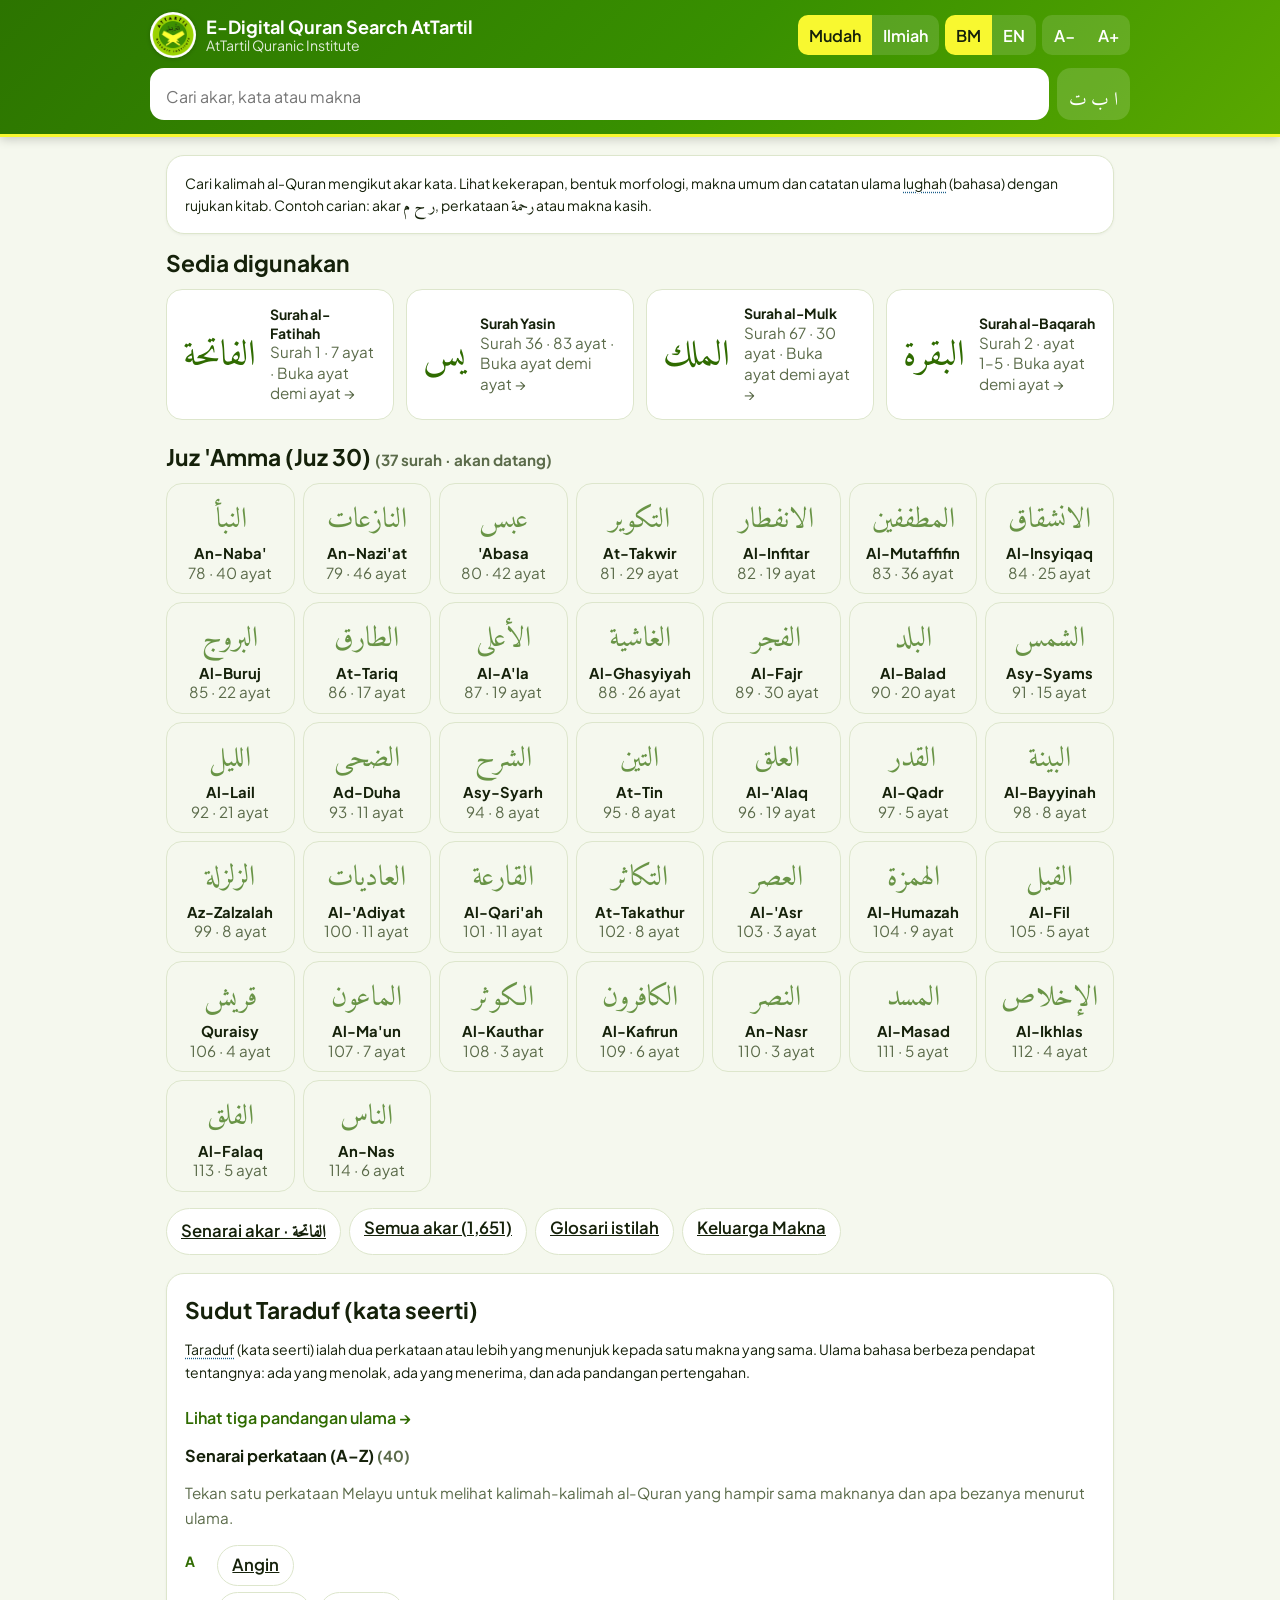
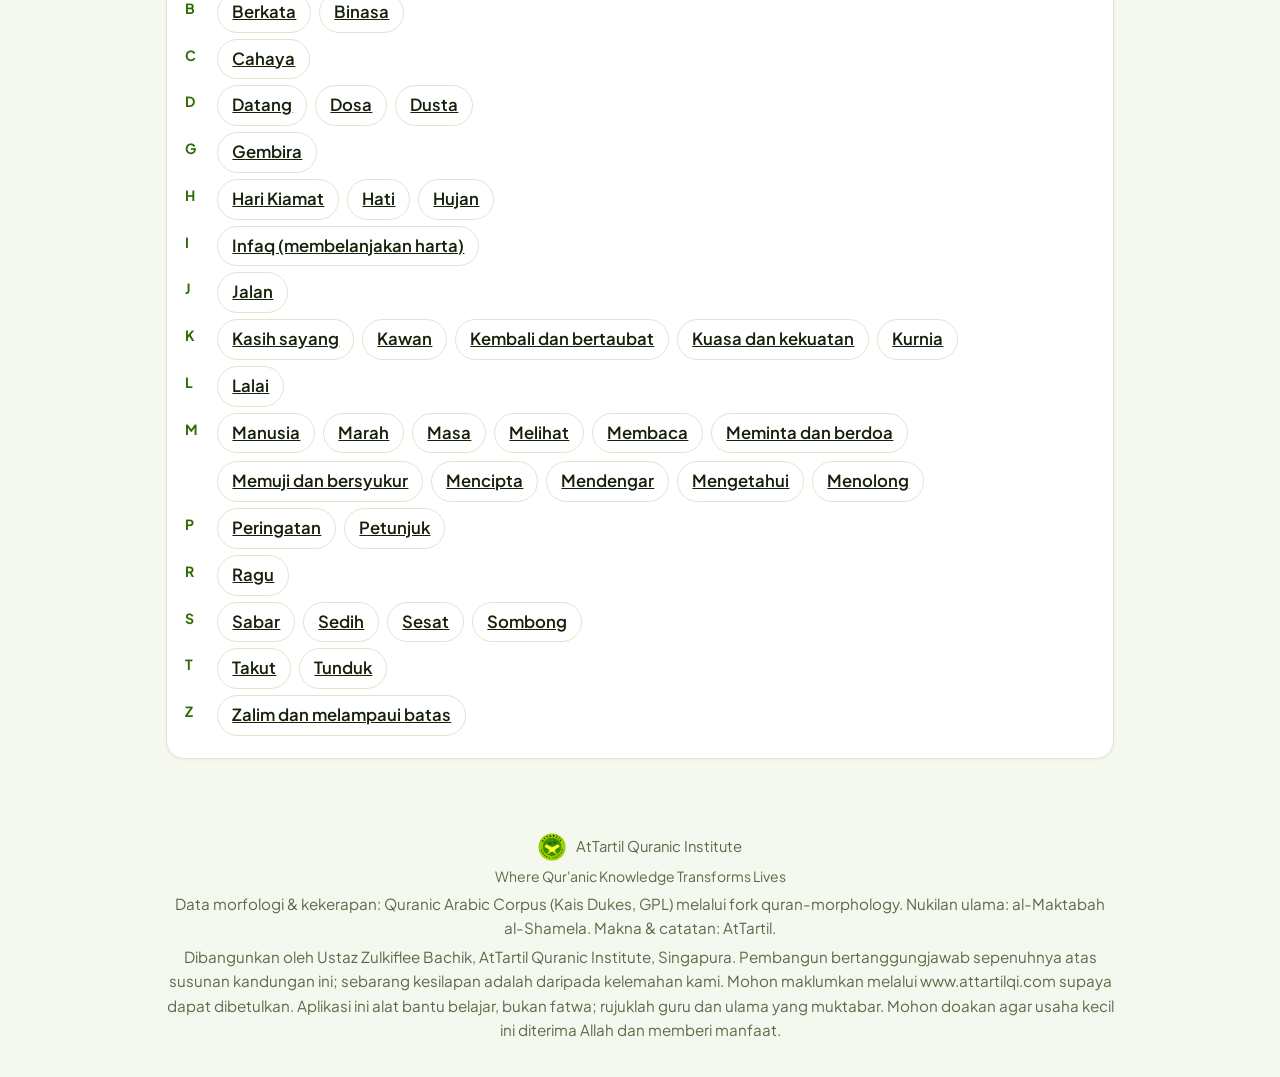
==== commit 81bda821: "V31: nama pembangun dan kenyataan tanggungjawab di kaki halaman Co-Authored-By: Claude Opus 5.5 <nor" ====
--- a/index.html
+++ b/index.html
@@ -51,6 +51,7 @@
   <div class="brandbar"><img src="logo.png" alt="" width="28" height="28"><span>AtTartil Quranic Institute</span></div>
   <p data-i18n="vision">Where Qur'anic Knowledge Transforms Lives</p>
   <p class="small" data-i18n="credit"></p>
+  <p class="small dev" data-i18n="dev"></p>
 </footer>
 <script src="app.js"></script>
 </body>
--- a/style.css
+++ b/style.css
@@ -8,7 +8,7 @@
   --blue:#2f6b00; --blue-2:#98D000; --blue-soft:#eaf5d6; --gold:#8a7000;
   --brand-dark:#389000; --brand-lime:#98D000; --brand-yellow:#F8F830;
   --ok:#2f6b00; --ok-bg:#e6f3d4; --warn:#7a5c00; --warn-bg:#fbf4d0;
-  --isim:#1e7a2e; --fiil:#8a6a00; --harf:#c0392b; --kitab:#7a4a16; --maqsad:#1b5e8a;
+  --isim:#1e7a2e; --fiil:#8a6a00; --harf:#b03224; --kitab:#7a4a16; --maqsad:#1b5e8a;
   --isim-bg:#e3f4e6; --fiil-bg:#fbf2cf; --harf-bg:#fbe4e1;
   --fiil-hl:#FFF3B0; --fiil-hl-ink:#8a6a00;
   --fs:19px; --ar:'Amiri Quran','Noto Naskh Arabic',serif;
@@ -418,3 +418,39 @@
 .td-az{display:flex;gap:10px;align-items:flex-start;margin:6px 0}
 .td-az .chips{margin:0}
 .td-l{flex:0 0 auto;min-width:1.6em;font-weight:700;color:var(--brand-dark);padding-top:5px}
+
+/* P1 (Peringkat 1): Bab tab caveat lines, root-page lemma scope line */
+.bab-general{font-size:.85rem;color:var(--warn);background:var(--warn-bg);border-radius:8px;padding:6px 10px;margin:.4em 0}
+.bab-unknown{margin:.5em 0 .2em}
+.lem-only{margin:.2em 0 .6em}
+.sm-m .badge{margin-left:6px}
+
+/* ---- P3 (Peringkat 3) display fixes ---- */
+/* V8: smallest labels ≥ ~14.8px at the default 19px size, for older readers */
+.badge{font-size:.78rem}
+th{font-size:.78rem}
+.ftab thead th{font-size:.78rem}
+.chip-t{font-size:.78rem}
+.stat span{font-size:.78rem}
+.rcard .fq{font-size:.78rem}
+.ayah .ref{font-size:.78rem}
+.one-s,.mq-h{font-size:.78rem}
+.tw-new{font-size:.78rem}
+.logo-txt small{font-size:.74rem}
+.mj-src{font-size:.78rem}
+/* V5: no sideways scroll on a phone at A+ — long source pills wrap, the fi'il table wraps inside the card */
+.mj-src{white-space:normal;max-width:100%;display:inline-block;overflow-wrap:anywhere}
+.ftab th,.ftab td:not(.ar){overflow-wrap:break-word;hyphens:manual}
+@media (max-width:560px){ .ftab th,.ftab td{padding:5px 4px} .ftab thead th{text-transform:none;letter-spacing:0} }
+.fablk,.faillist{max-width:100%;overflow-x:auto}
+/* V6: «(perkataan ke-N)» stays readable on the selected occurrence button, light and dark */
+.occ button.on .muted{color:inherit;opacity:.9}
+@media (prefers-color-scheme: dark){:root:not([data-theme="light"]) .occ button.on{color:#10200a}}
+:root[data-theme="dark"] .occ button.on{color:#10200a}
+/* contrast: glossary category pill and the A–Z letters of Sudut Taraduf */
+.gl-cat{color:var(--maqsad)}
+.td-l{color:var(--blue)}
+/* search placeholder never clipped at large text sizes */
+#q::placeholder{font-size:min(1em,16px)}
+#q{text-overflow:ellipsis}
+
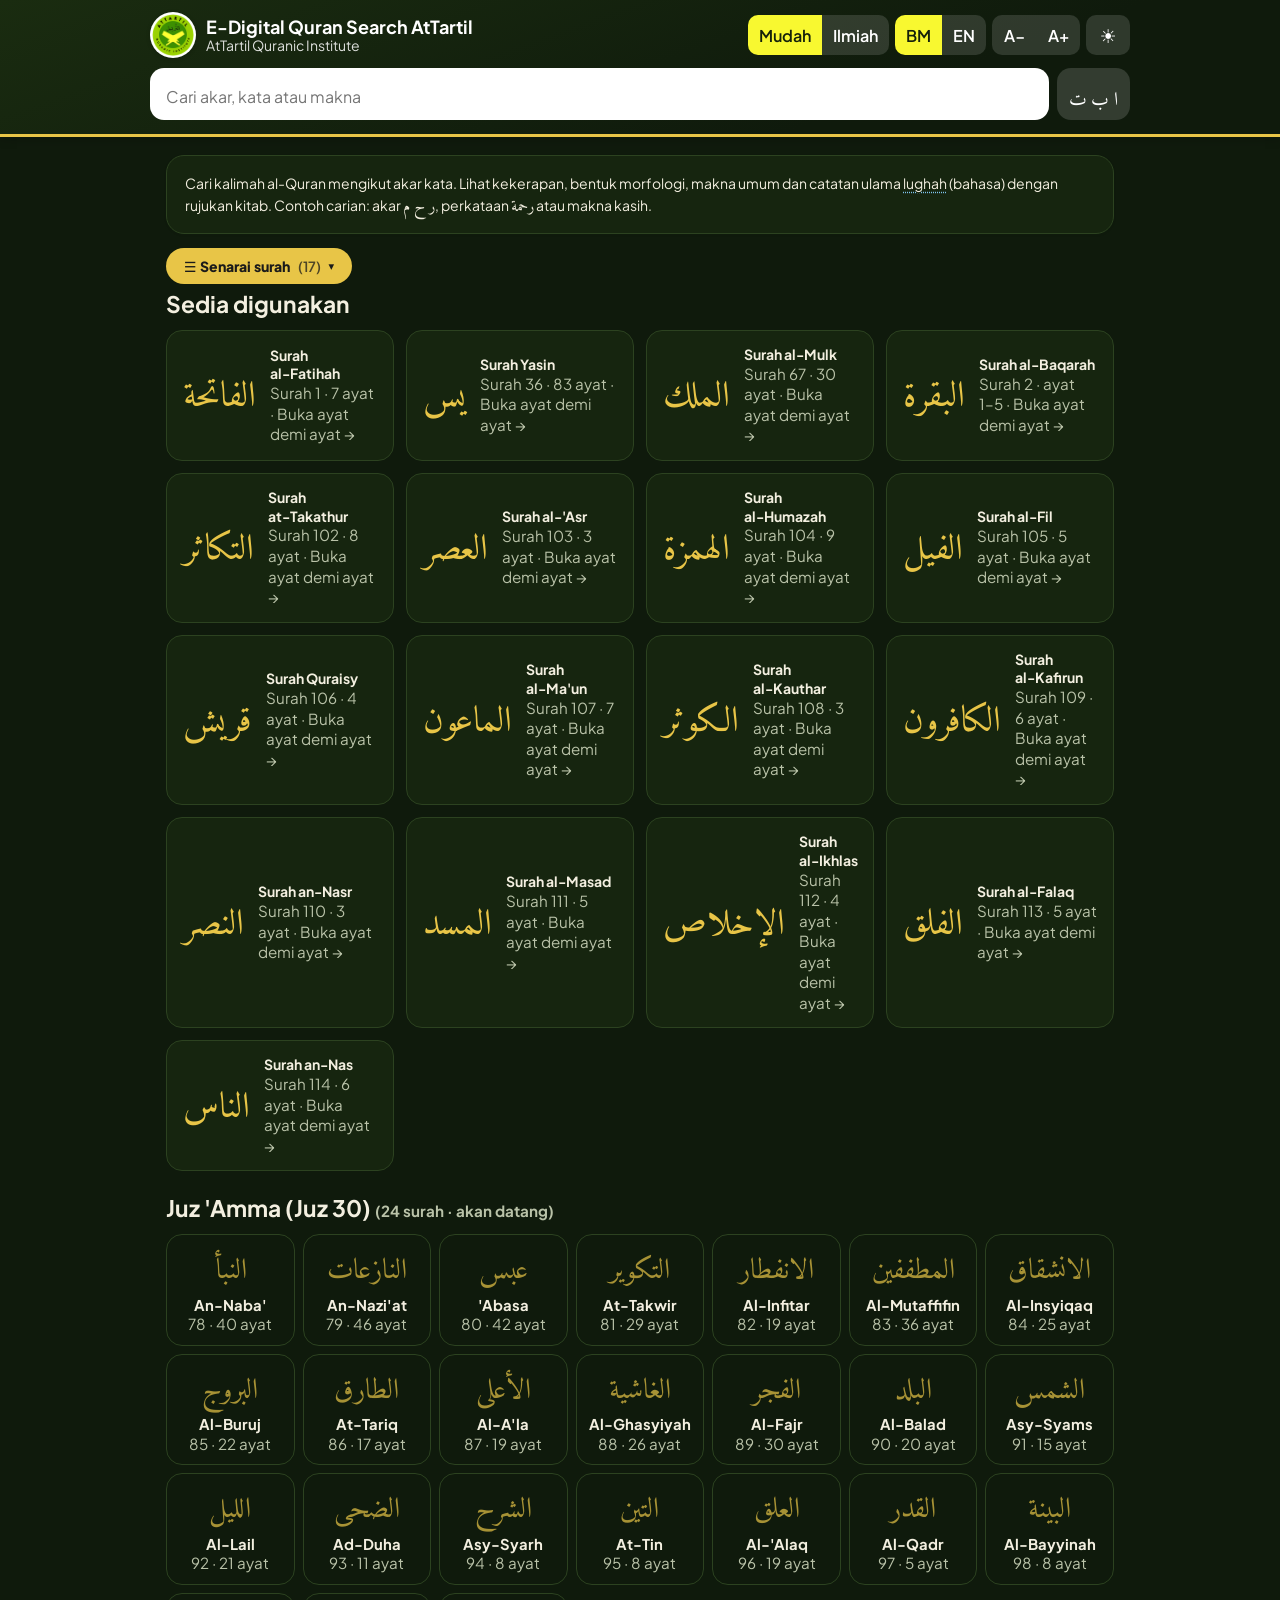
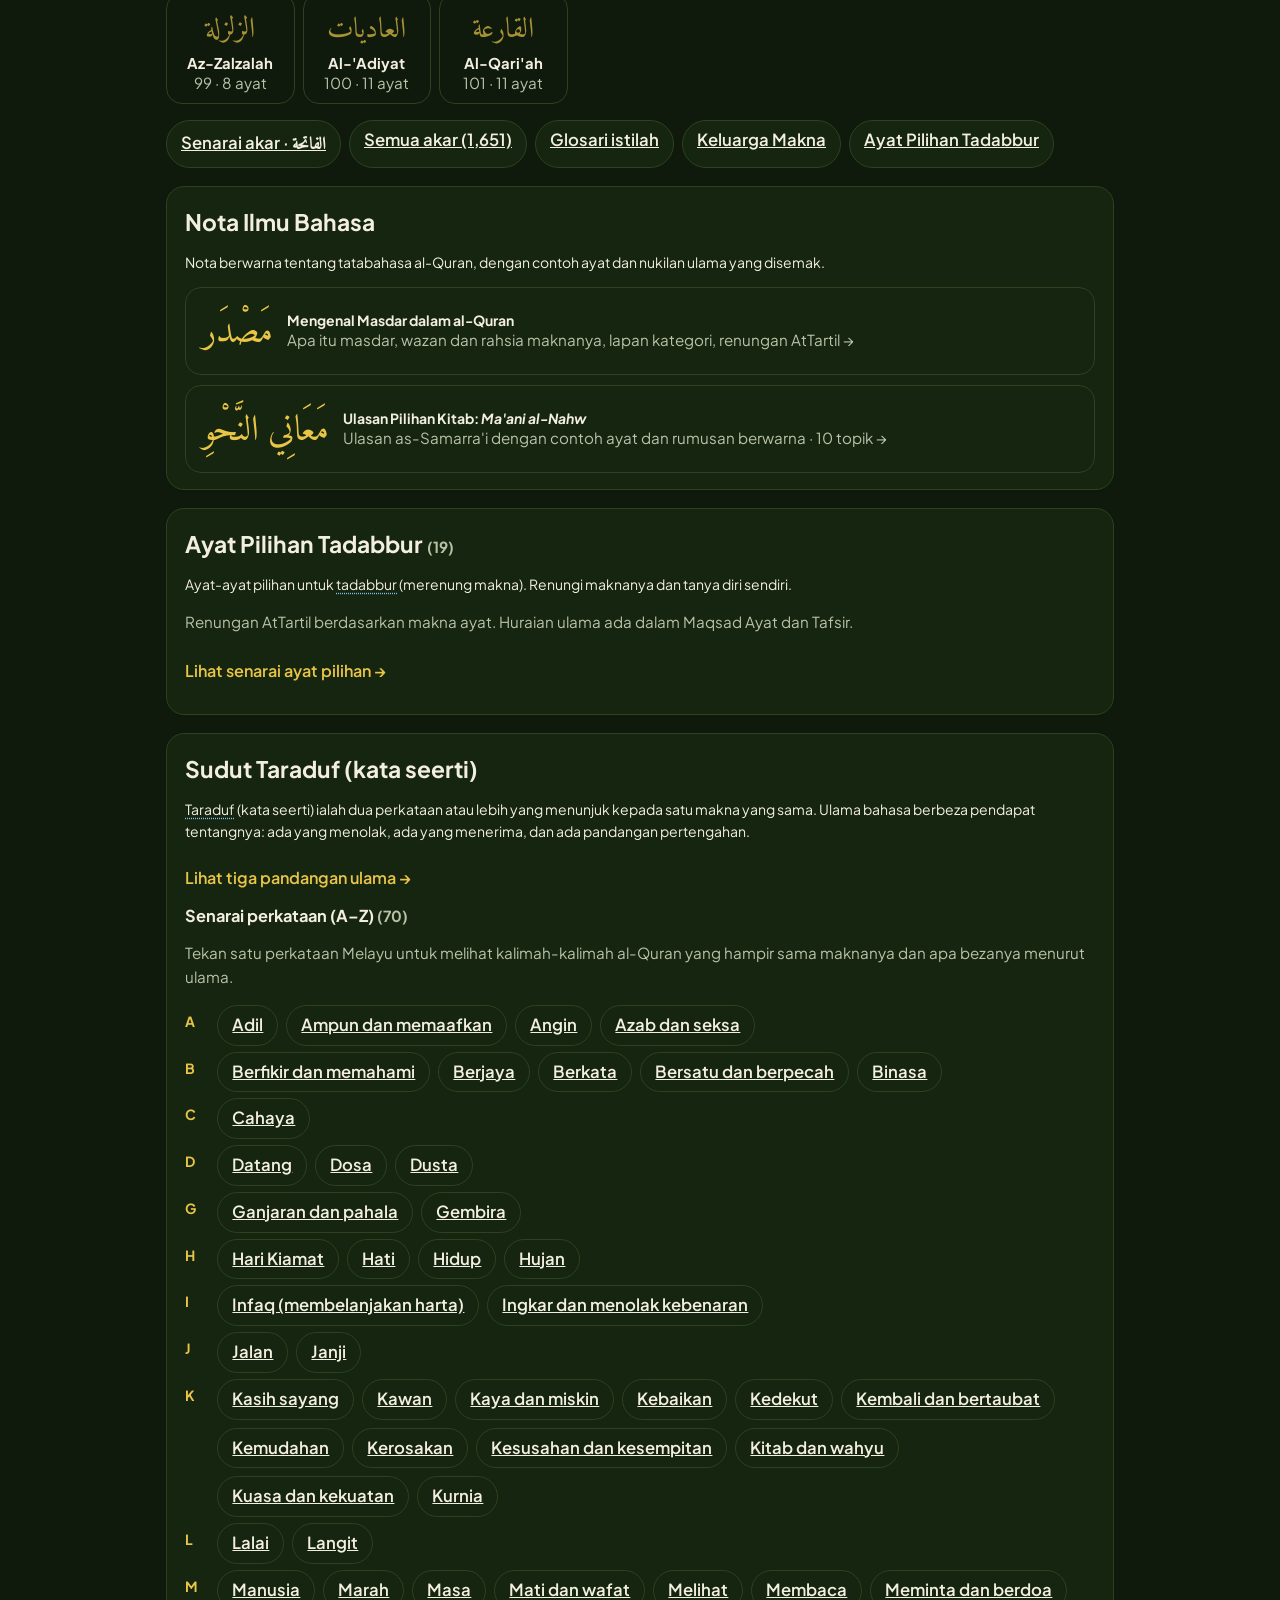
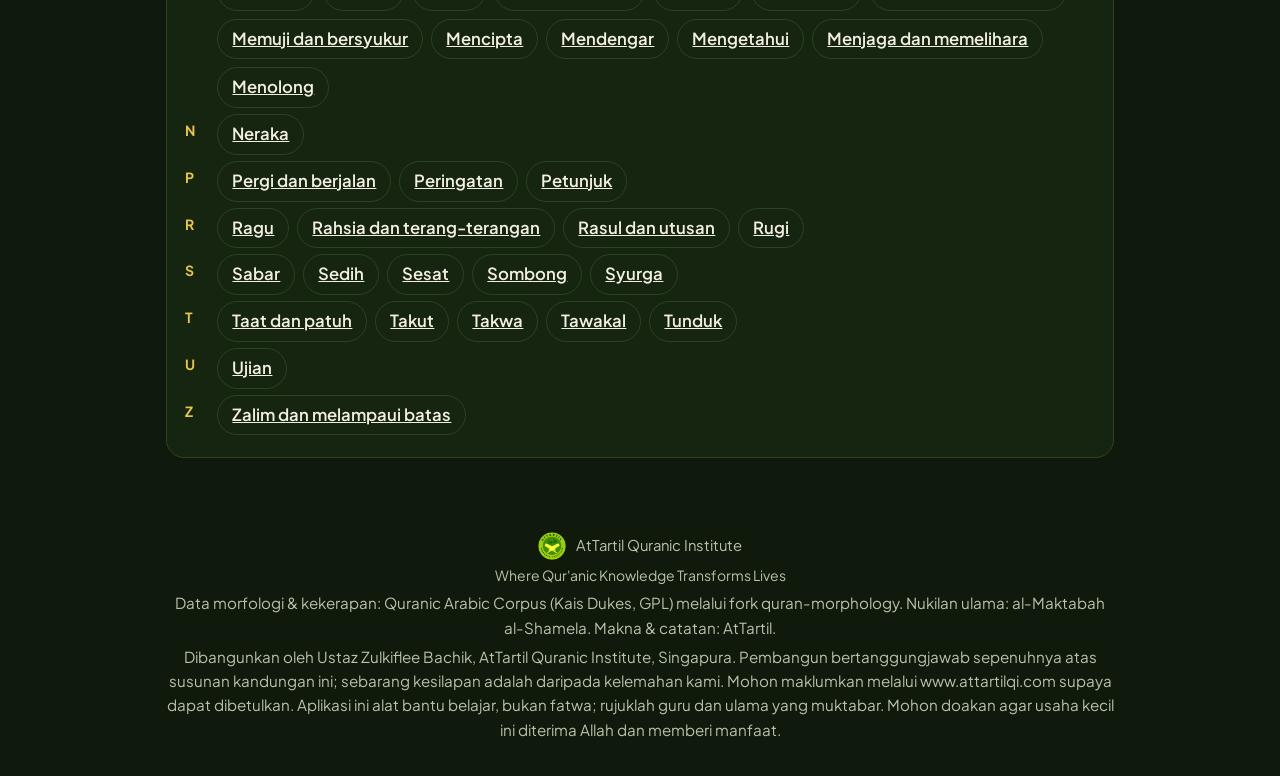
==== commit 2b8b3943: "V54 (draf): tema gelap hijau–emas seperti Perkata Berwarna sebagai asal + butang ☀/🌙, butang ☰ Senar" ====
--- a/index.html
+++ b/index.html
@@ -6,7 +6,8 @@
 <meta name="viewport" content="width=device-width, initial-scale=1">
 <title>E-Digital Quran Search AtTartil</title>
 <meta name="description" content="Kamus kosa kata al-Quran mengikut akar kata, kekerapan, morfologi dan catatan ulama lughah — AtTartil Quranic Institute.">
-<meta name="theme-color" content="#389000">
+<meta name="theme-color" content="#0F1A0C">
+<script>try{var t=localStorage.getItem('kamus.theme');document.documentElement.setAttribute('data-theme',t?JSON.parse(t):'dark')}catch(e){document.documentElement.setAttribute('data-theme','dark')}</script>
 <link rel="manifest" href="manifest.webmanifest">
 <link rel="icon" href="icon.svg" type="image/svg+xml">
 <link rel="apple-touch-icon" href="apple-touch-icon.png">
@@ -36,6 +37,9 @@
       <div class="size" role="group" aria-label="Saiz tulisan">
         <button data-size="-1" type="button" aria-label="Kecilkan">A−</button><button data-size="1" type="button" aria-label="Besarkan">A+</button>
       </div>
+      <div class="size thm" role="group" aria-label="Tema / Theme">
+        <button data-theme-t type="button" aria-label="Tukar tema cerah/gelap">☀</button>
+      </div>
     </div>
   </div>
   <form class="search" role="search" onsubmit="return false">
--- a/style.css
+++ b/style.css
@@ -15,12 +15,12 @@
 }
 @media (prefers-color-scheme: dark){
   :root:not([data-theme="light"]){
-    --bg:#101a08; --card:#18240e; --ink:#eef4e2; --muted:#a8bb93; --line:#2c3d1b;
-    --blue:#a8dd33; --blue-2:#98D000; --blue-soft:#22330f;
-    --ok-bg:#1b3312; --ok:#a8dd33; --warn-bg:#352c0c; --warn:#e8d35c;
-    --isim:#7fd18c; --fiil:#e8d35c; --harf:#ff8a80; --kitab:#d9a46a; --maqsad:#7fc4ee;
+    --bg:#0F1A0C; --card:#16250F; --ink:#F3EFE0; --muted:#B9C2A8; --line:#2C4220;
+    --blue:#E8C547; --blue-2:#E8C547; --blue-soft:#232a12; --gold:#E8C547;
+    --ok-bg:#1b3312; --ok:#9fe07a; --warn-bg:#352c0c; --warn:#FFD83D;
+    --isim:#7BE05A; --fiil:#FFD83D; --harf:#FF6B6B; --kitab:#e7b57a; --maqsad:#7fc4ee;
     --isim-bg:#16331c; --fiil-bg:#332b0c; --harf-bg:#3d1c1a;
-    --fiil-hl:#3d3410; --fiil-hl-ink:#e8d35c;
+    --fiil-hl:#3d3410; --fiil-hl-ink:#FFD83D;
   }
 }
 *{box-sizing:border-box}
@@ -32,7 +32,7 @@
 .q{font-family:var(--ar);font-size:1.15rem;direction:rtl;text-align:right;line-height:2;margin:6px 0 2px}
 bdi[dir=rtl]{unicode-bidi:isolate;font-family:var(--ar);font-size:1.15em;line-height:1}
 .top{z-index:5;background:linear-gradient(135deg,#2c7400 0%,var(--brand-dark) 55%,#5aa800 100%);color:#fff;padding:12px 16px 14px;box-shadow:0 2px 10px #0003;border-bottom:3px solid var(--brand-yellow)}
-@media (prefers-color-scheme: dark){:root:not([data-theme="light"]) .top{background:linear-gradient(135deg,#1d3d00,#2c6400 60%,#3f7d00)}}
+@media (prefers-color-scheme: dark){:root:not([data-theme="light"]) .top{background:linear-gradient(160deg,#1a2c10 0%,#0F1A0C 70%);border-bottom-color:#E8C547}}
 .brand{display:flex;align-items:center;justify-content:space-between;gap:10px;max-width:980px;margin:0 auto}
 .logo{display:flex;align-items:center;gap:10px;color:#fff;text-decoration:none}
 .logo-img{width:46px;height:46px;flex:none;border-radius:50%;background:#fff;padding:2px;box-shadow:0 1px 4px #0003}
@@ -410,6 +410,7 @@
 .irab>summary .muted,.fail>summary .muted,.faillist>summary .muted,.taf>summary .muted,.mq>summary .muted,.msur>summary .muted{margin-inline-start:6px;font-weight:400}
 td.bab .arw1.tri{font-size:1rem}
 .nw{white-space:nowrap}
+.nbal{white-space:nowrap}
 #q::placeholder{font-size:min(1em,17px)}
 .fr-lab{font-weight:600;font-size:.86rem}
 /* Sudut Taraduf on the home page */
@@ -454,3 +455,94 @@
 #q::placeholder{font-size:min(1em,16px)}
 #q{text-overflow:ellipsis}
 
+
+/* ---- Tadabbur & Refleksi Umat (Mudah level, under Maqsad Ayat) + Ayat Pilihan Tadabbur ---- */
+/* ---- Tadabbur card (P7b): AtTartil renungan in the style of «Bila Hamba Berbicara»; warm cream/gold, distinct from the white/green info panels ---- */
+:root{--tad-bg:#fcf5d7; --tad-line:#e9d68a; --tad-gold:#7d6200; --tad-title:#1f5410; --tad-tag:#2f6b00; --tad-ink:#2a2a14; --tad-muted:#5b6b4a; --tad-dk:#1f4a12; --tad-dk-ink:#ffffff; --tad-dk-lab:#c9ec6a; --tad-hl-bg:#98D000; --tad-hl-ink:#10200a; --tad-soft:#fffdf4; --tad-cuba:#2f6b00; --tad-cuba-bg:#ffffff;}
+@media (prefers-color-scheme: dark){:root:not([data-theme="light"]){--tad-bg:#26270f; --tad-line:#4a4a1c; --tad-gold:#e6cc5a; --tad-title:#d7eea8; --tad-tag:#b9dd6e; --tad-ink:#f1f1de; --tad-muted:#c3c4a0; --tad-dk:#0e2608; --tad-dk-ink:#f4f8ec; --tad-dk-lab:#b5e04a; --tad-hl-bg:#98D000; --tad-hl-ink:#10200a; --tad-soft:#2f3015; --tad-cuba:#9ccc3c; --tad-cuba-bg:#1d1e0b;}}
+:root[data-theme="dark"]{--tad-bg:#26270f; --tad-line:#4a4a1c; --tad-gold:#e6cc5a; --tad-title:#d7eea8; --tad-tag:#b9dd6e; --tad-ink:#f1f1de; --tad-muted:#c3c4a0; --tad-dk:#0e2608; --tad-dk-ink:#f4f8ec; --tad-dk-lab:#b5e04a; --tad-hl-bg:#98D000; --tad-hl-ink:#10200a; --tad-soft:#2f3015; --tad-cuba:#9ccc3c; --tad-cuba-bg:#1d1e0b;}
+.tad{border:1px solid var(--tad-line);border-left:5px solid var(--brand-yellow);border-radius:14px;background:var(--tad-bg);color:var(--tad-ink)}
+.tad>summary{cursor:pointer;padding:10px 14px 10px 34px;list-style:none;display:block;position:relative;min-height:44px}
+.tad>summary::-webkit-details-marker{display:none}
+.tad>summary::before{content:'▸';position:absolute;left:14px;top:10px;font-size:.85rem;color:var(--tad-gold)}
+.tad[open]>summary::before{content:'▾'}
+.tad>summary:focus-visible{outline:3px solid var(--blue-2);border-radius:12px}
+.tad-lab{display:block;font-size:.7rem;font-weight:700;letter-spacing:.12em;text-transform:uppercase;color:var(--tad-gold)}
+.tad-rg{letter-spacing:.06em}
+.tad-title{display:block;font-family:Lora,Georgia,'Times New Roman',serif;font-weight:700;font-size:1.12rem;line-height:1.35;color:var(--tad-title);margin-top:2px;overflow-wrap:anywhere}
+.tad-tag{display:block;font-family:Lora,Georgia,'Times New Roman',serif;font-style:italic;font-size:.88rem;color:var(--tad-tag);line-height:1.4;margin-top:2px}
+.tad-body{padding:0 14px 12px}
+.tad-draft{margin:4px 0 10px;padding:6px 10px;border-radius:8px;background:var(--warn-bg);color:var(--warn);border:1px solid var(--warn);font-weight:700;font-size:.86rem}
+.tad-grid{display:grid;gap:10px;grid-template-columns:1fr}
+@media (min-width:700px){.tad-grid{grid-template-columns:1fr 1fr}}
+.tad-box{border-radius:12px;padding:10px 14px;min-width:0}
+.tad-box p,.tad-box li{font-size:.9rem;line-height:1.6;overflow-wrap:anywhere}
+.tad-box p{margin:.2em 0}
+.tad-box ul,.tad-box ol{margin:.2em 0;padding-inline-start:1.3em}
+.tad-box li{margin:.25em 0}
+.tad-h{margin:0 0 4px;font-size:.7rem;font-weight:700;letter-spacing:.12em;text-transform:uppercase;color:var(--tad-gold)}
+.tad-renung{background:var(--tad-dk);color:var(--tad-dk-ink)}
+.tad-renung .tad-h{color:var(--tad-dk-lab)}
+.tad-renung p{font-size:.95rem}
+.tad-hl{background:var(--tad-hl-bg);color:var(--tad-hl-ink);font-weight:700;border-radius:4px;padding:0 3px;-webkit-box-decoration-break:clone;box-decoration-break:clone}
+.tad-renung .gl{color:inherit}
+.tad-contoh,.tad-tanya{background:var(--tad-soft);border:1px solid var(--tad-line)}
+.tad-hint{font-style:italic;color:var(--tad-muted);font-size:.8rem!important}
+.tad-cuba{background:var(--tad-cuba-bg);border:2px solid var(--tad-cuba)}
+.tad-cuba .tad-h{color:var(--tad-cuba)}
+.tad-cuba ol{list-style:none;padding:0;counter-reset:tc}
+.tad-cuba li{counter-increment:tc;position:relative;padding-inline-start:2em}
+.tad-cuba li::before{content:counter(tc);position:absolute;left:0;top:.1em;width:1.45em;height:1.45em;border-radius:50%;background:var(--tad-cuba);color:var(--tad-cuba-bg);font-size:.8rem;font-weight:700;display:flex;align-items:center;justify-content:center}
+.tad-foot{margin:10px 0 0;font-size:.76rem;color:var(--tad-muted);font-style:italic}
+.tad-link{margin:0;font-size:.85rem}
+.tad-link a{font-weight:600;text-decoration:none}
+.tad-home{margin-top:18px}
+.tad-theme h3{margin:18px 0 8px;color:var(--blue)}
+.tad-item .sc-meta{min-width:0;gap:2px}
+.tad-item .sc-meta b{overflow-wrap:anywhere}
+/* in Mudah the taf/mq panels end their markup early, so the tadabbur card can sit outside .ind-row: keep the same 8px gap */
+.ayah-card>.tad,.ayah-card>.tad-link{margin-top:8px}
+.tad-theme .sgrid{grid-template-columns:repeat(auto-fill,minmax(min(100%,320px),1fr))}
+
+.tad-top{margin:10px 0 4px}
+.tad-top .tad-link{margin:0}
+/* Jalinan Surah (nazm / tanasub) and al-Farahi's separate box */
+.nz-blk{margin-top:10px}
+.nz-blk+.nz-blk{border-top:1px solid var(--line);padding-top:8px}
+.nz-blk h4{margin:.3em 0 .4em;font-size:.95rem}
+.nz-blk .mbook+.mbook{margin-top:10px}
+.amud{border-inline-start:4px solid var(--maqsad)}
+.amud .q{font-family:var(--ar);font-size:1.15rem;direction:rtl;text-align:right;line-height:2.1;margin:6px 0 2px}
+.am-lab{margin:6px 0 8px;padding:6px 10px;border-radius:8px;border:1px dashed var(--line);font-size:.86rem;font-style:italic}
+.am-sub{margin:12px 0 4px;font-size:.9rem;color:var(--maqsad)}
+
+/* Dark theme is the default (UZB, 22 Oct 2026): the same dark rules apply when data-theme="dark" is set by index.html */
+
+  :root[data-theme="dark"]{
+    --bg:#0F1A0C; --card:#16250F; --ink:#F3EFE0; --muted:#B9C2A8; --line:#2C4220;
+    --blue:#E8C547; --blue-2:#E8C547; --blue-soft:#232a12; --gold:#E8C547;
+    --ok-bg:#1b3312; --ok:#9fe07a; --warn-bg:#352c0c; --warn:#FFD83D;
+    --isim:#7BE05A; --fiil:#FFD83D; --harf:#FF6B6B; --kitab:#e7b57a; --maqsad:#7fc4ee;
+    --isim-bg:#16331c; --fiil-bg:#332b0c; --harf-bg:#3d1c1a;
+    --fiil-hl:#3d3410; --fiil-hl-ink:#FFD83D;
+  }
+
+:root[data-theme="dark"] .top{background:linear-gradient(160deg,#1a2c10 0%,#0F1A0C 70%);border-bottom-color:#E8C547}
+:root[data-theme="dark"] .chip.on{color:#10200a}
+:root[data-theme="dark"] .fablk{background:#1d2810}
+:root[data-theme="dark"] .occ button.on{color:#10200a}
+:root[data-theme="dark"]{--tad-bg:#26270f; --tad-line:#4a4a1c; --tad-gold:#e6cc5a; --tad-title:#d7eea8; --tad-tag:#b9dd6e; --tad-ink:#f1f1de; --tad-muted:#c3c4a0; --tad-dk:#0e2608; --tad-dk-ink:#f4f8ec; --tad-dk-lab:#b5e04a; --tad-hl-bg:#98D000; --tad-hl-ink:#10200a; --tad-soft:#2f3015; --tad-cuba:#9ccc3c; --tad-cuba-bg:#1d1e0b;}
+
+.thm button{font-size:1rem;line-height:1}
+.stoc{margin:14px 0 4px}
+.stoc summary{display:inline-flex;align-items:center;gap:8px;cursor:pointer;list-style:none;background:var(--gold,#E8C547);color:#1a1a1a;font-weight:800;border-radius:999px;padding:7px 18px}
+:root[data-theme="light"] .stoc summary{background:#389000;color:#fff}
+.stoc summary::-webkit-details-marker{display:none}
+.stoc summary::after{content:"▾";font-size:.8em} .stoc[open] summary::after{content:"▴"}
+.stoc summary:focus-visible{outline:2px solid var(--blue);outline-offset:3px}
+.stoc .cnt{font-weight:600;opacity:.75}
+.stoc-list{display:grid;grid-template-columns:repeat(auto-fill,minmax(160px,1fr));gap:8px;margin-top:12px;background:var(--card);border:1px solid var(--line);border-radius:14px;padding:12px}
+.stoc-list a{display:flex;align-items:baseline;gap:8px;color:var(--ink);text-decoration:none;font-weight:600;border:1px solid var(--line);border-radius:10px;padding:8px 10px;min-width:0}
+.stoc-list a b{color:var(--blue);font-size:.8em;min-width:28px;text-align:right}
+.stoc-list a small{color:var(--muted);font-size:.75em}
+.stoc-list a:hover,.stoc-list a:focus-visible{border-color:var(--blue);outline:none}
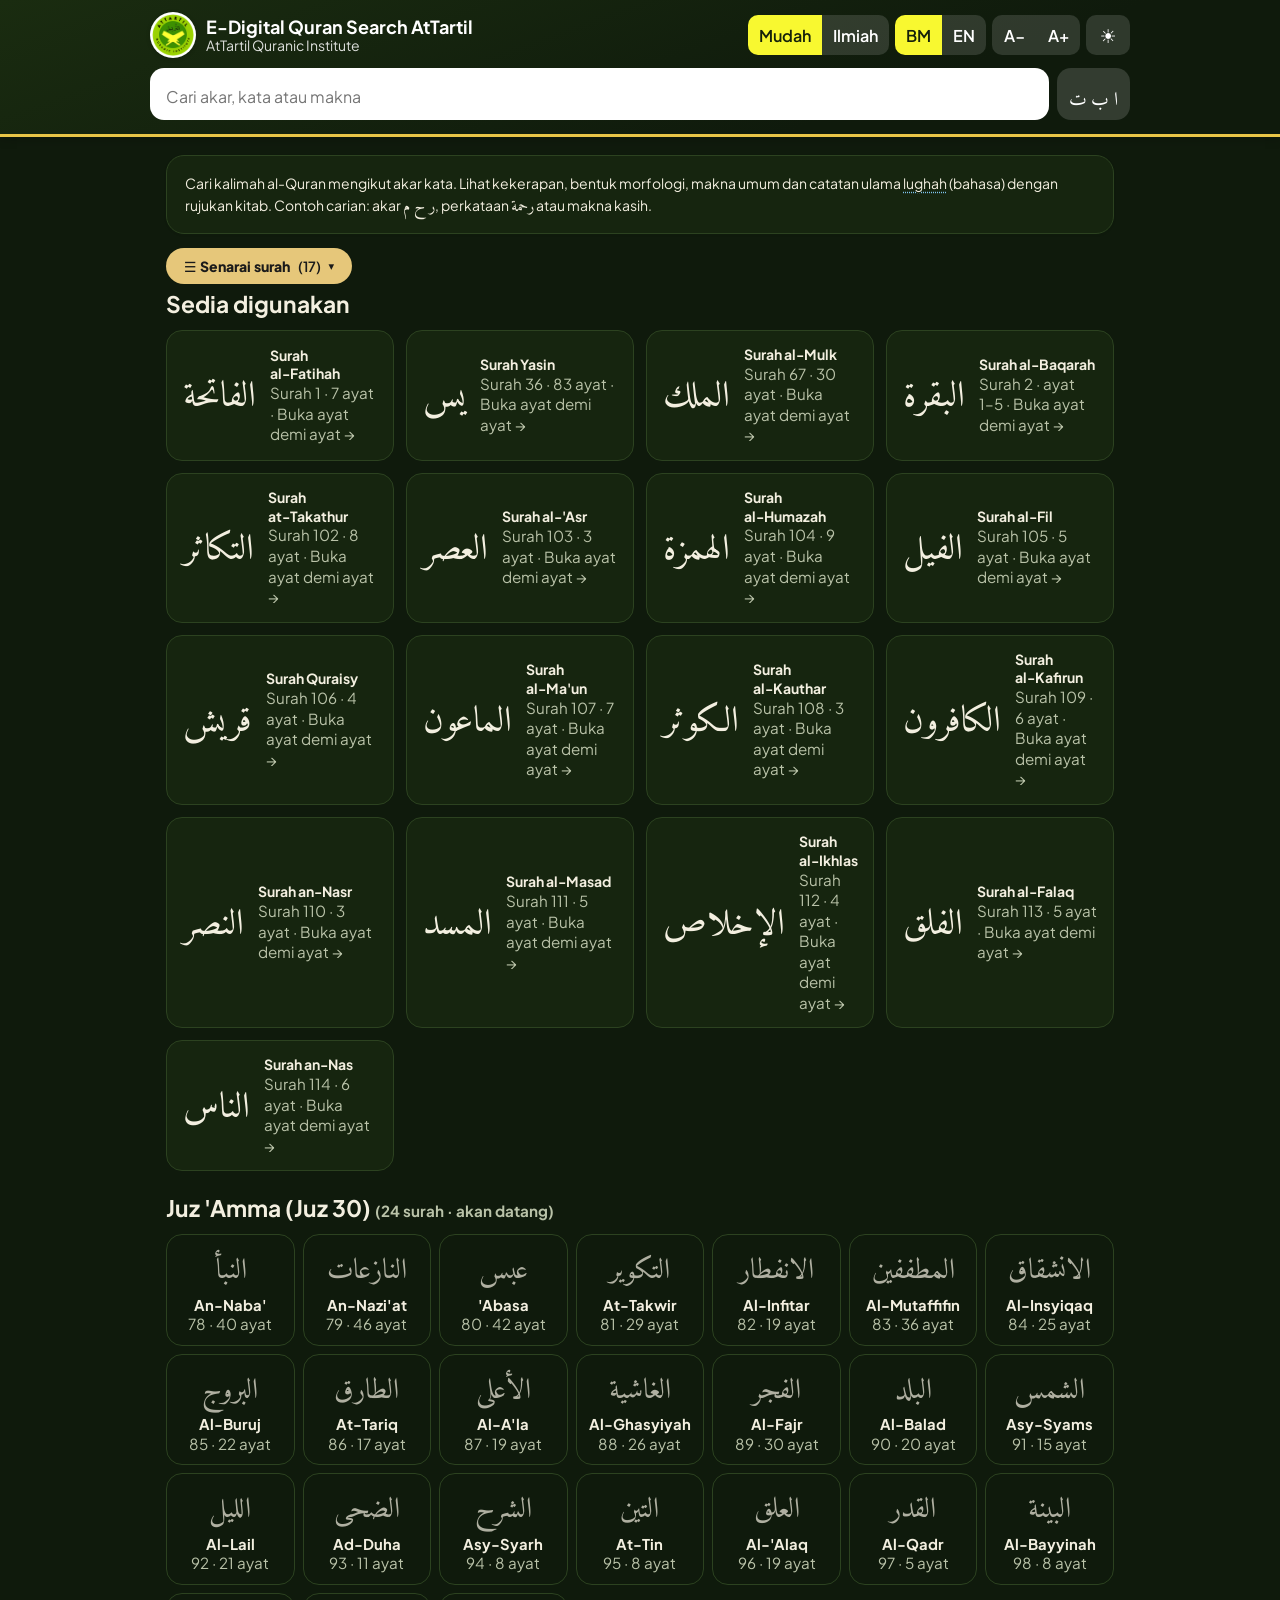
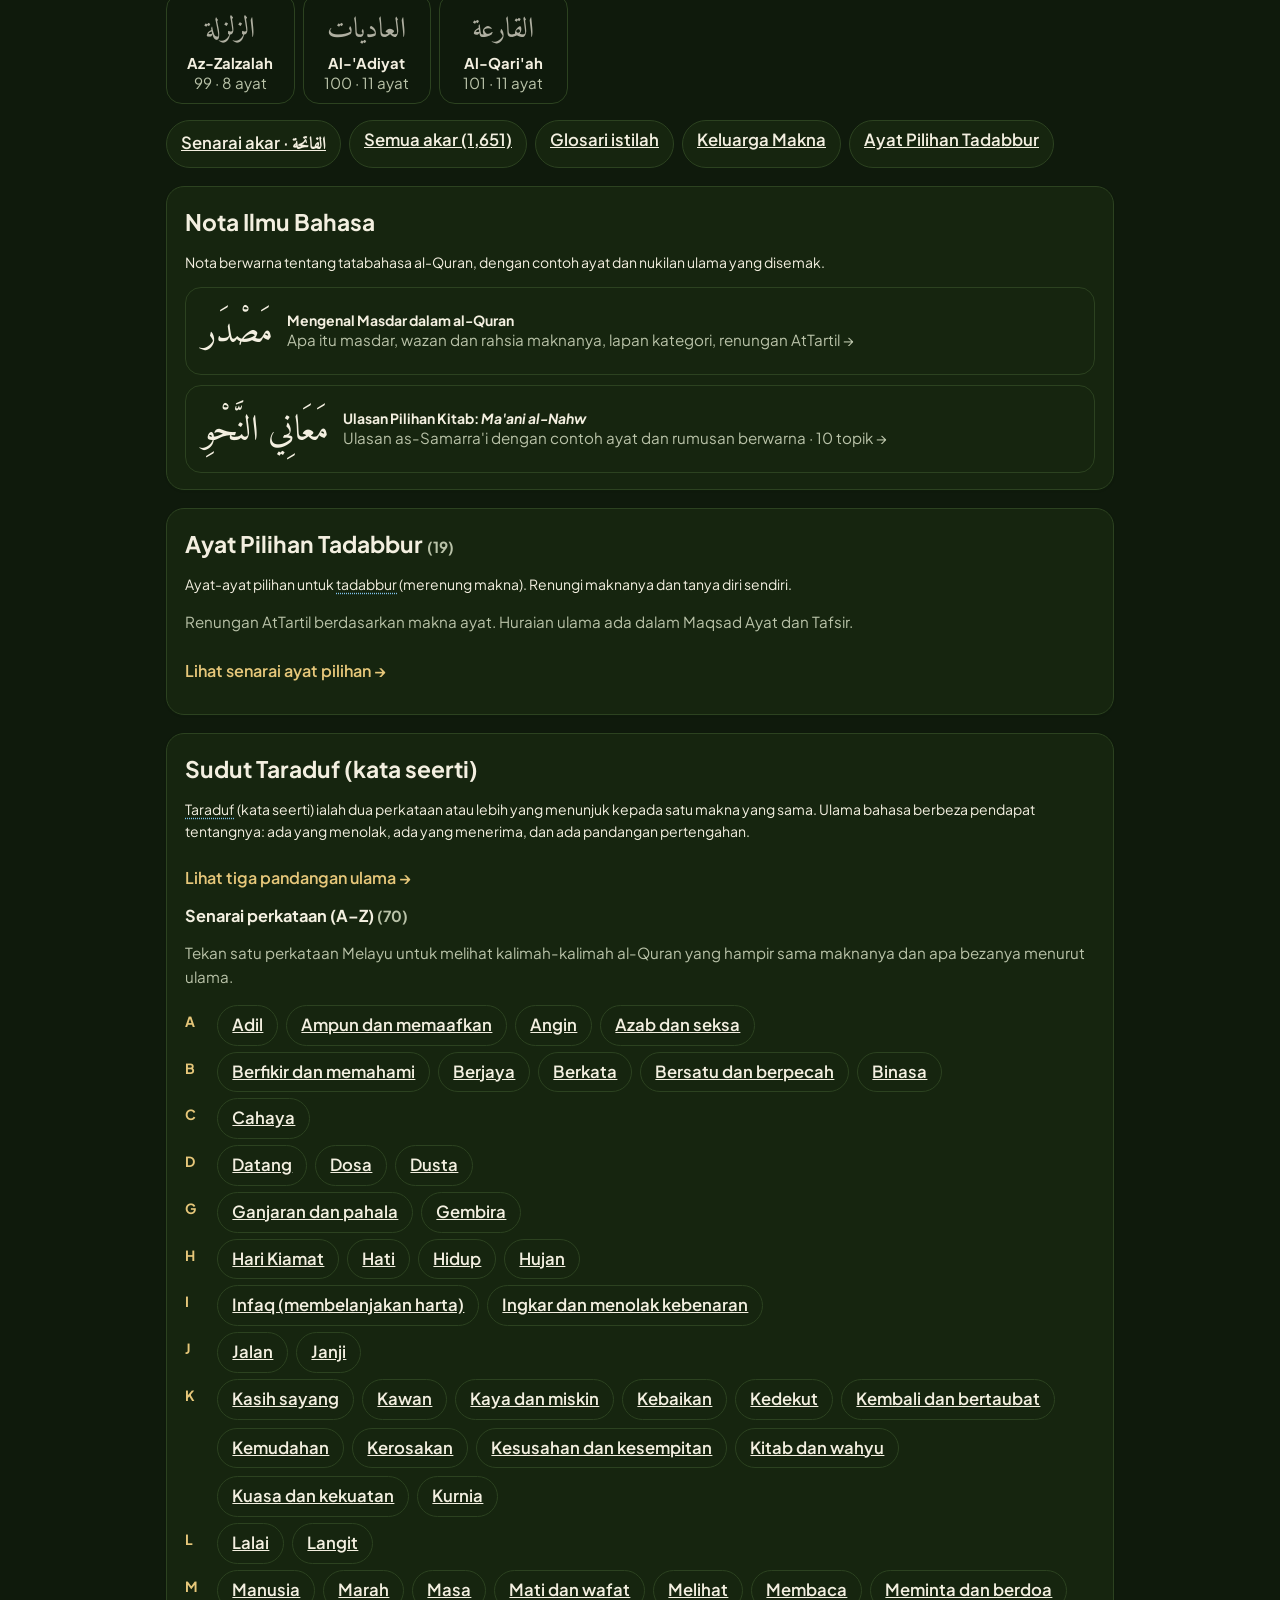
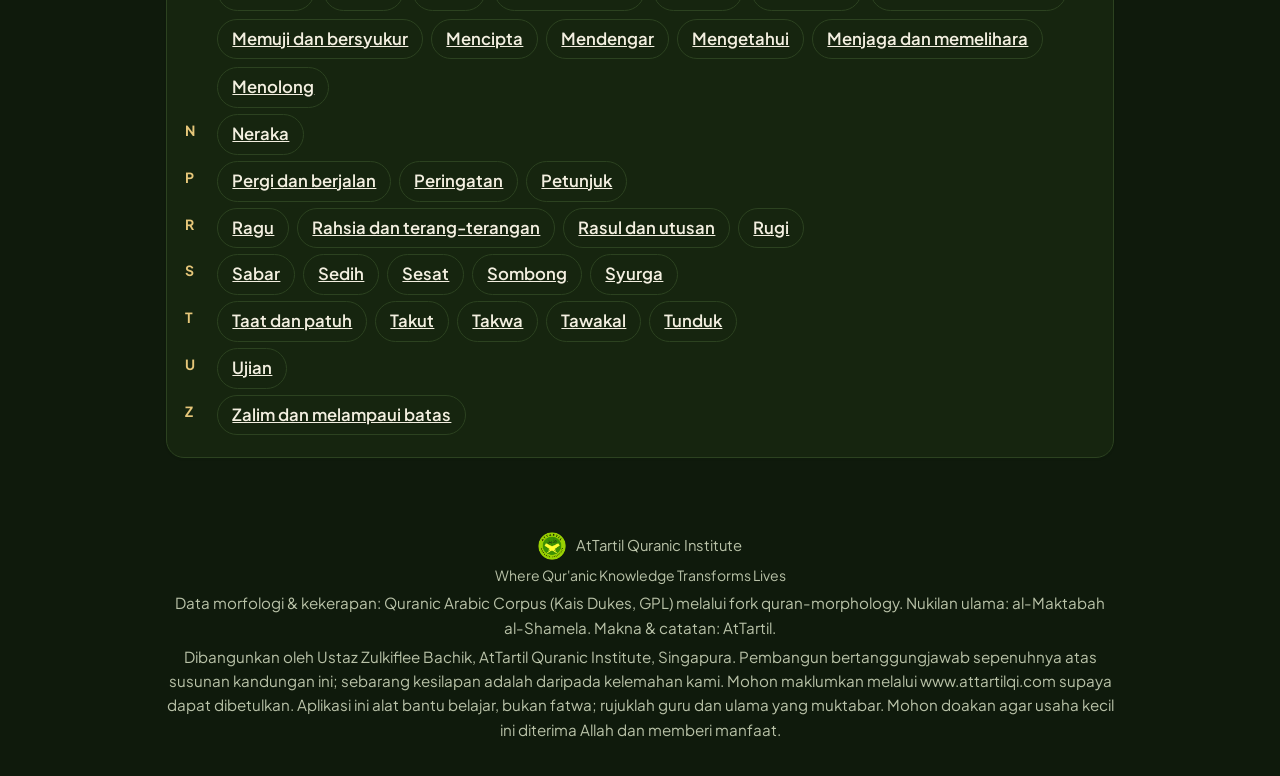
==== commit 5878cb17: "V54 ATV fixes: theme label follows language, light list contrast, accent gold further from fi'il yel" ====
--- a/index.html
+++ b/index.html
@@ -7,7 +7,7 @@
 <title>E-Digital Quran Search AtTartil</title>
 <meta name="description" content="Kamus kosa kata al-Quran mengikut akar kata, kekerapan, morfologi dan catatan ulama lughah — AtTartil Quranic Institute.">
 <meta name="theme-color" content="#0F1A0C">
-<script>try{var t=localStorage.getItem('kamus.theme');document.documentElement.setAttribute('data-theme',t?JSON.parse(t):'dark')}catch(e){document.documentElement.setAttribute('data-theme','dark')}</script>
+<script>try{var t=localStorage.getItem('kamus.theme');document.documentElement.setAttribute('data-theme',t&&JSON.parse(t)==='light'?'light':'dark')}catch(e){document.documentElement.setAttribute('data-theme','dark')}</script>
 <link rel="manifest" href="manifest.webmanifest">
 <link rel="icon" href="icon.svg" type="image/svg+xml">
 <link rel="apple-touch-icon" href="apple-touch-icon.png">
--- a/style.css
+++ b/style.css
@@ -16,7 +16,7 @@
 @media (prefers-color-scheme: dark){
   :root:not([data-theme="light"]){
     --bg:#0F1A0C; --card:#16250F; --ink:#F3EFE0; --muted:#B9C2A8; --line:#2C4220;
-    --blue:#E8C547; --blue-2:#E8C547; --blue-soft:#232a12; --gold:#E8C547;
+    --blue:#E6C77A; --blue-2:#E6C77A; --blue-soft:#232a12; --gold:#E6C77A;
     --ok-bg:#1b3312; --ok:#9fe07a; --warn-bg:#352c0c; --warn:#FFD83D;
     --isim:#7BE05A; --fiil:#FFD83D; --harf:#FF6B6B; --kitab:#e7b57a; --maqsad:#7fc4ee;
     --isim-bg:#16331c; --fiil-bg:#332b0c; --harf-bg:#3d1c1a;
@@ -520,7 +520,7 @@
 
   :root[data-theme="dark"]{
     --bg:#0F1A0C; --card:#16250F; --ink:#F3EFE0; --muted:#B9C2A8; --line:#2C4220;
-    --blue:#E8C547; --blue-2:#E8C547; --blue-soft:#232a12; --gold:#E8C547;
+    --blue:#E6C77A; --blue-2:#E6C77A; --blue-soft:#232a12; --gold:#E6C77A;
     --ok-bg:#1b3312; --ok:#9fe07a; --warn-bg:#352c0c; --warn:#FFD83D;
     --isim:#7BE05A; --fiil:#FFD83D; --harf:#FF6B6B; --kitab:#e7b57a; --maqsad:#7fc4ee;
     --isim-bg:#16331c; --fiil-bg:#332b0c; --harf-bg:#3d1c1a;
@@ -535,14 +535,18 @@
 
 .thm button{font-size:1rem;line-height:1}
 .stoc{margin:14px 0 4px}
-.stoc summary{display:inline-flex;align-items:center;gap:8px;cursor:pointer;list-style:none;background:var(--gold,#E8C547);color:#1a1a1a;font-weight:800;border-radius:999px;padding:7px 18px}
-:root[data-theme="light"] .stoc summary{background:#389000;color:#fff}
+.stoc summary{display:inline-flex;align-items:center;gap:8px;cursor:pointer;list-style:none;background:var(--gold,#E6C77A);color:#1a1a1a;font-weight:800;border-radius:999px;padding:7px 18px}
+:root[data-theme="light"] .stoc summary{background:#2f6b00;color:#fff}
 .stoc summary::-webkit-details-marker{display:none}
 .stoc summary::after{content:"▾";font-size:.8em} .stoc[open] summary::after{content:"▴"}
 .stoc summary:focus-visible{outline:2px solid var(--blue);outline-offset:3px}
-.stoc .cnt{font-weight:600;opacity:.75}
+.stoc .cnt{font-weight:600}
 .stoc-list{display:grid;grid-template-columns:repeat(auto-fill,minmax(160px,1fr));gap:8px;margin-top:12px;background:var(--card);border:1px solid var(--line);border-radius:14px;padding:12px}
 .stoc-list a{display:flex;align-items:baseline;gap:8px;color:var(--ink);text-decoration:none;font-weight:600;border:1px solid var(--line);border-radius:10px;padding:8px 10px;min-width:0}
 .stoc-list a b{color:var(--blue);font-size:.8em;min-width:28px;text-align:right}
 .stoc-list a small{color:var(--muted);font-size:.75em}
 .stoc-list a:hover,.stoc-list a:focus-visible{border-color:var(--blue);outline:none}
+/* dark theme: Arabic display text in ink, never in the accent gold, so gold is not mistaken for the fi'il colour */
+:root[data-theme="dark"] .rcard .rt,:root[data-theme="dark"] .hero .big,:root[data-theme="dark"] .sc-ar,:root[data-theme="dark"] .sh-ar,:root[data-theme="dark"] .blk-h .ar,:root[data-theme="dark"] .bab-head .ar{color:var(--ink)}
+:root[data-theme="dark"] .wp-gloss,:root[data-theme="dark"] .fgloss{color:#9fd8ff}
+.size.thm{margin-left:0}
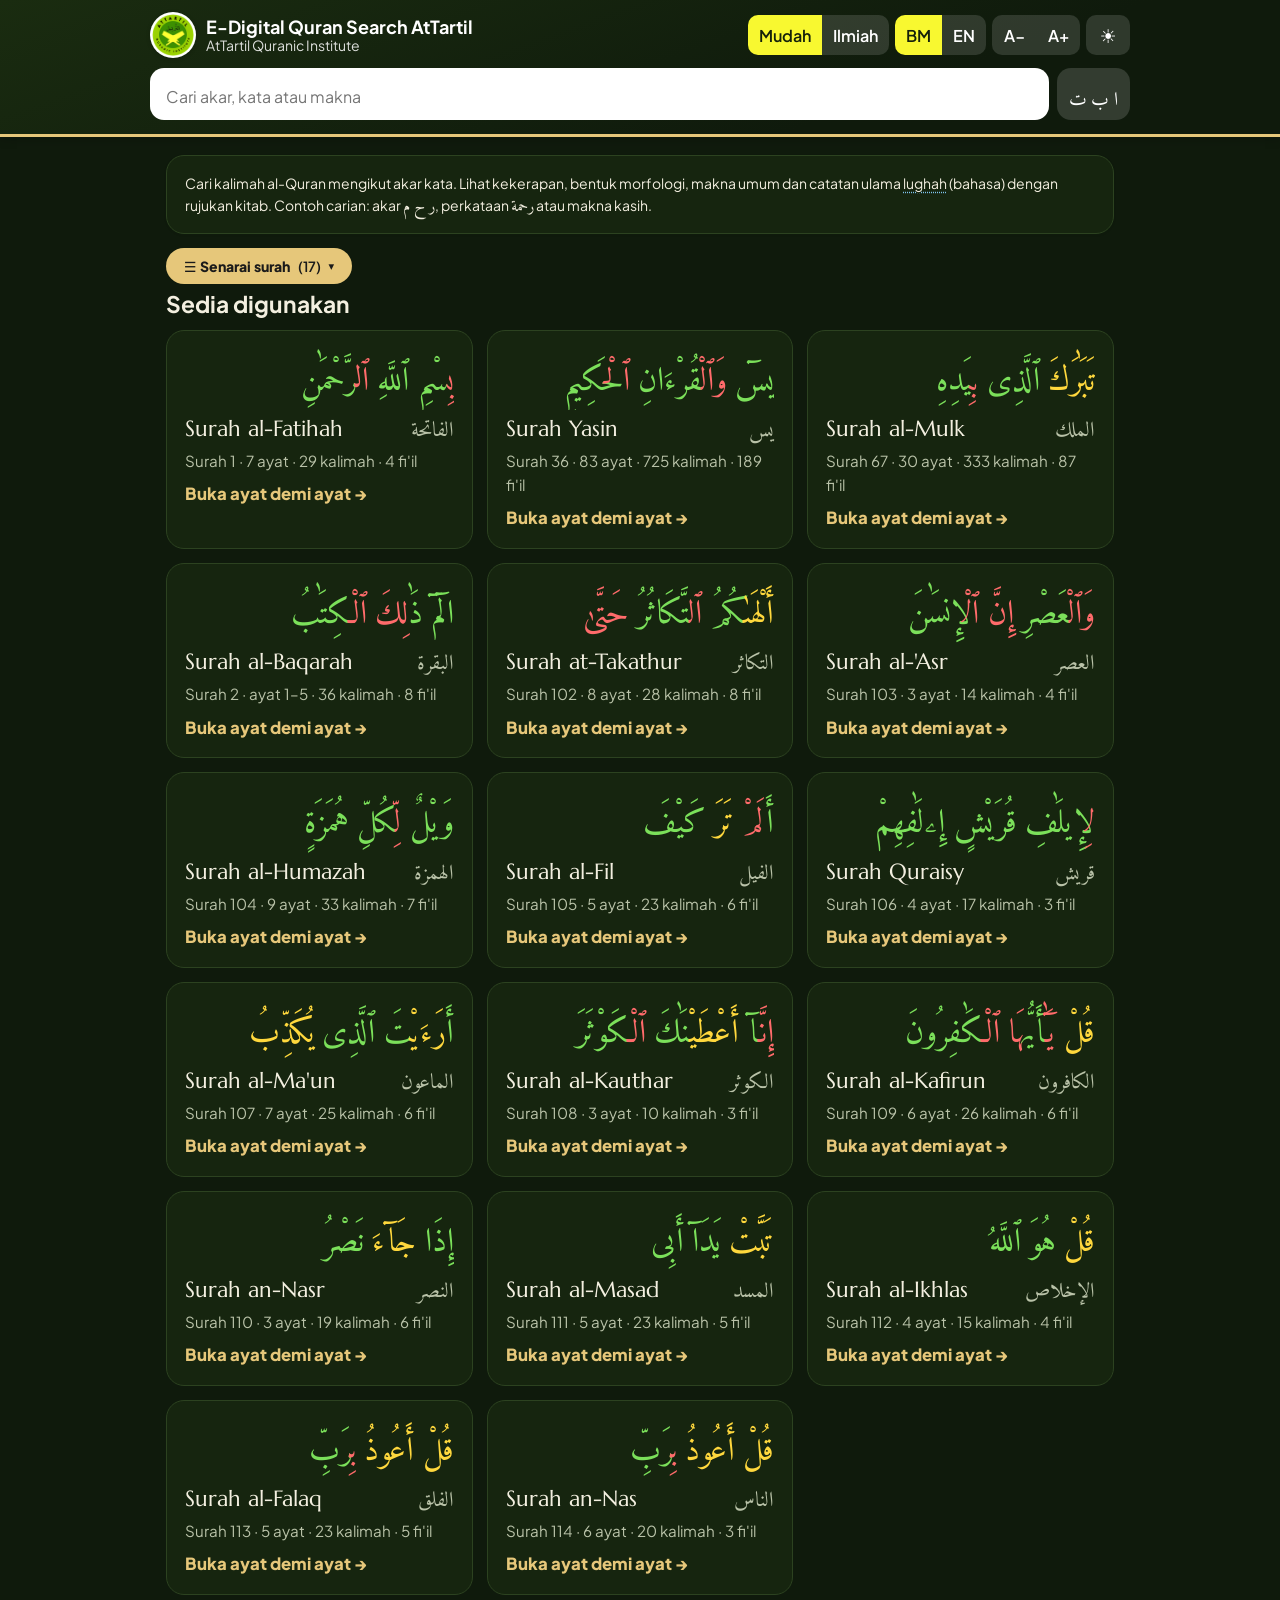
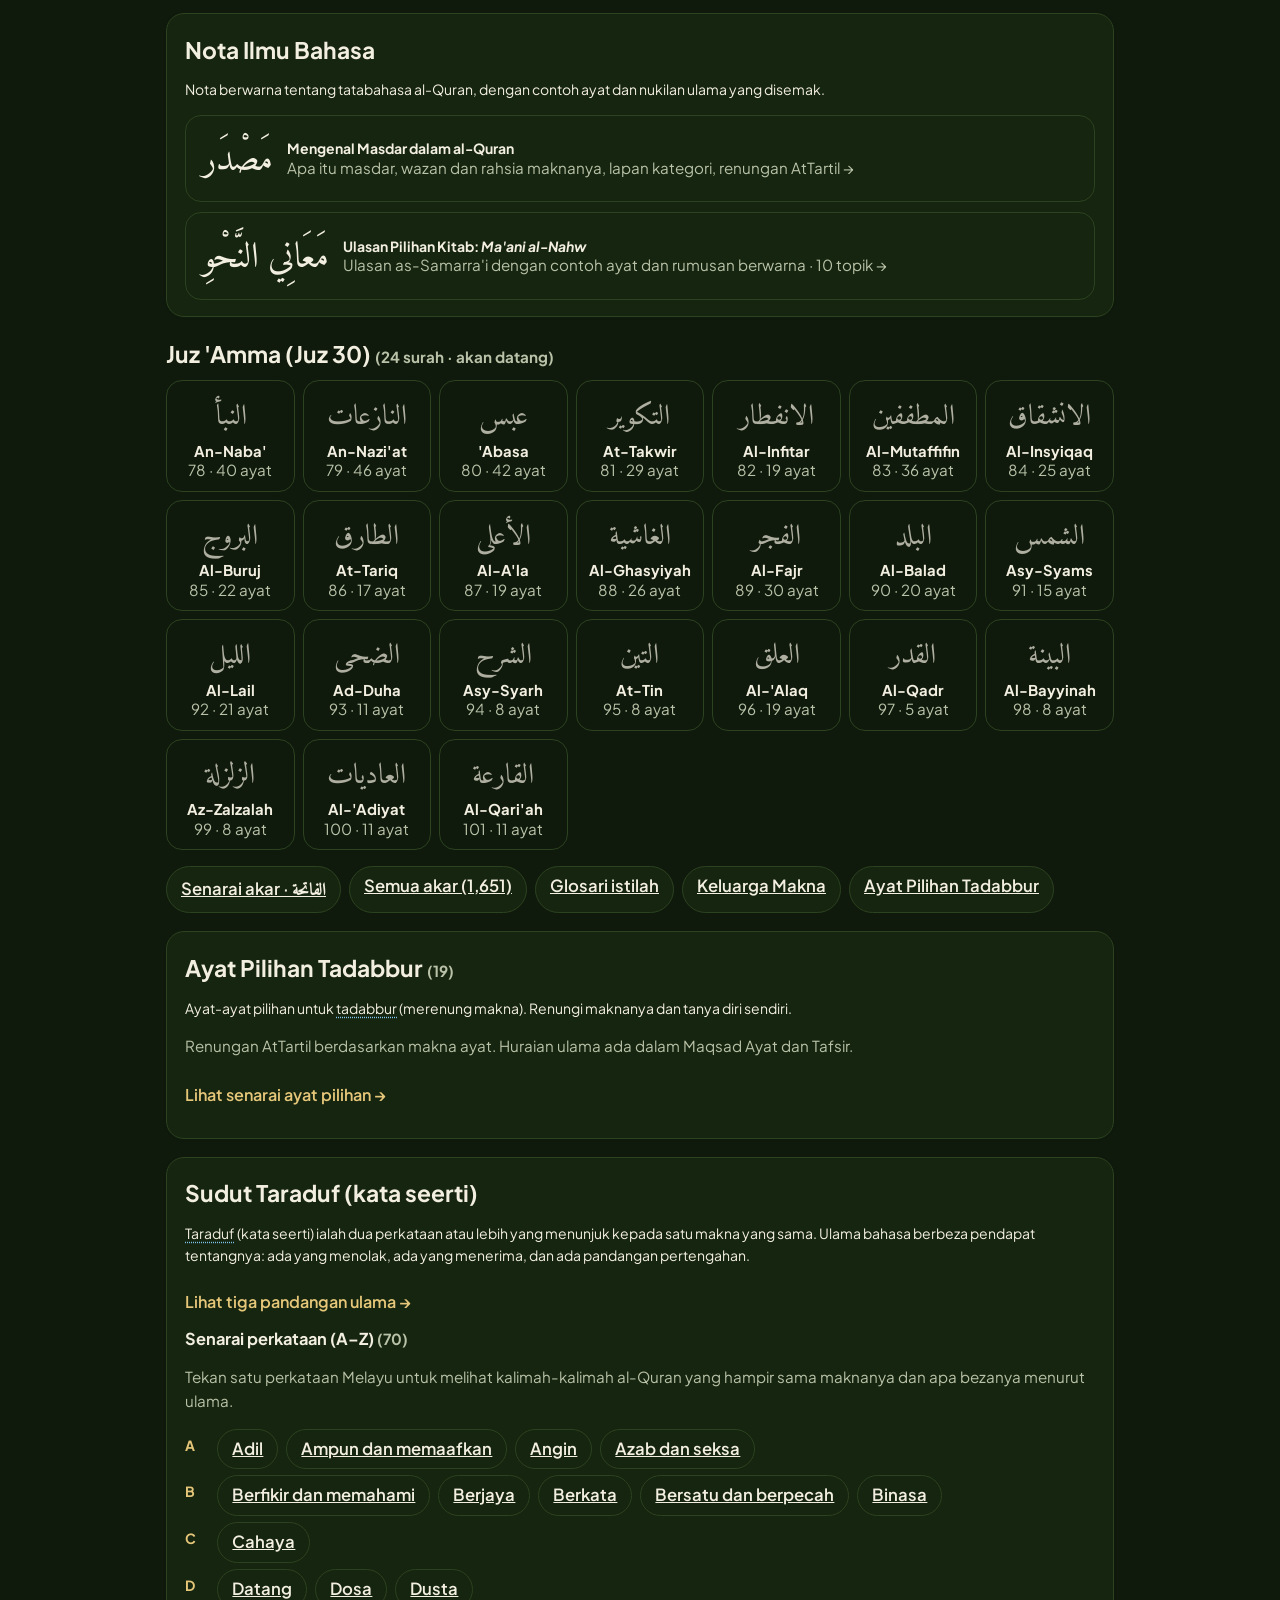
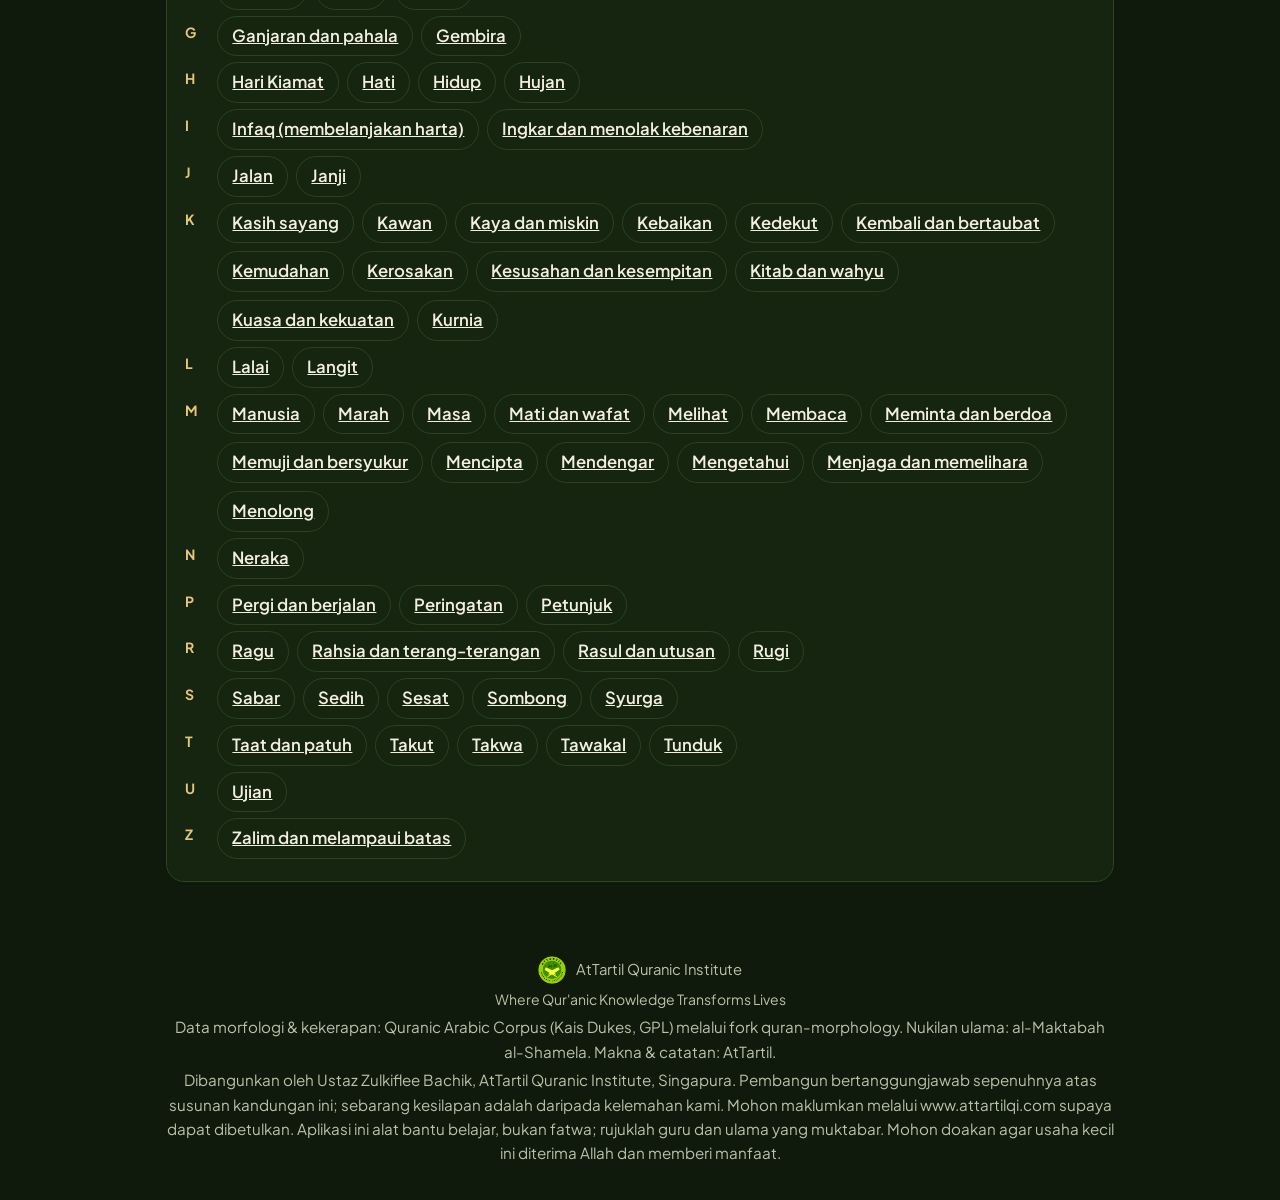
==== commit c790435a: "V55: kad surah gaya Perkata Berwarna di laman utama (kalimah pembuka berwarna, kiraan kalimah & fi'i" ====
--- a/index.html
+++ b/index.html
@@ -15,7 +15,7 @@
 <meta name="application-name" content="E-Digital Quran Search AtTartil">
 <link rel="preconnect" href="https://fonts.googleapis.com">
 <link rel="preconnect" href="https://fonts.gstatic.com" crossorigin>
-<link href="https://fonts.googleapis.com/css2?family=Plus+Jakarta+Sans:wght@400;600;700&display=swap" rel="stylesheet">
+<link href="https://fonts.googleapis.com/css2?family=Marcellus&family=Plus+Jakarta+Sans:wght@400;600;700&display=swap" rel="stylesheet">
 <!-- Arabic fonts (Amiri Quran, Noto Naskh Arabic) are self-hosted in fonts/ — see style.css -->
 <link rel="preload" href="fonts/amiri-quran-arabic-400-normal.woff2" as="font" type="font/woff2" crossorigin>
 <link rel="stylesheet" href="style.css">
--- a/style.css
+++ b/style.css
@@ -32,7 +32,7 @@
 .q{font-family:var(--ar);font-size:1.15rem;direction:rtl;text-align:right;line-height:2;margin:6px 0 2px}
 bdi[dir=rtl]{unicode-bidi:isolate;font-family:var(--ar);font-size:1.15em;line-height:1}
 .top{z-index:5;background:linear-gradient(135deg,#2c7400 0%,var(--brand-dark) 55%,#5aa800 100%);color:#fff;padding:12px 16px 14px;box-shadow:0 2px 10px #0003;border-bottom:3px solid var(--brand-yellow)}
-@media (prefers-color-scheme: dark){:root:not([data-theme="light"]) .top{background:linear-gradient(160deg,#1a2c10 0%,#0F1A0C 70%);border-bottom-color:#E8C547}}
+@media (prefers-color-scheme: dark){:root:not([data-theme="light"]) .top{background:linear-gradient(160deg,#1a2c10 0%,#0F1A0C 70%);border-bottom-color:#E6C77A}}
 .brand{display:flex;align-items:center;justify-content:space-between;gap:10px;max-width:980px;margin:0 auto}
 .logo{display:flex;align-items:center;gap:10px;color:#fff;text-decoration:none}
 .logo-img{width:46px;height:46px;flex:none;border-radius:50%;background:#fff;padding:2px;box-shadow:0 1px 4px #0003}
@@ -527,7 +527,7 @@
     --fiil-hl:#3d3410; --fiil-hl-ink:#FFD83D;
   }
 
-:root[data-theme="dark"] .top{background:linear-gradient(160deg,#1a2c10 0%,#0F1A0C 70%);border-bottom-color:#E8C547}
+:root[data-theme="dark"] .top{background:linear-gradient(160deg,#1a2c10 0%,#0F1A0C 70%);border-bottom-color:#E6C77A}
 :root[data-theme="dark"] .chip.on{color:#10200a}
 :root[data-theme="dark"] .fablk{background:#1d2810}
 :root[data-theme="dark"] .occ button.on{color:#10200a}
@@ -550,3 +550,16 @@
 :root[data-theme="dark"] .rcard .rt,:root[data-theme="dark"] .hero .big,:root[data-theme="dark"] .sc-ar,:root[data-theme="dark"] .sh-ar,:root[data-theme="dark"] .blk-h .ar,:root[data-theme="dark"] .bab-head .ar{color:var(--ink)}
 :root[data-theme="dark"] .wp-gloss,:root[data-theme="dark"] .fgloss{color:#9fd8ff}
 .size.thm{margin-left:0}
+
+/* Ready-surah cards in the Perkata Berwarna style (UZB, 22 Oct 2026): coloured opening words + gold link */
+.pgrid{display:grid;grid-template-columns:repeat(auto-fill,minmax(min(100%,260px),1fr));gap:14px;margin-bottom:18px}
+.pcard{display:flex;flex-direction:column;gap:2px;min-width:0;overflow:hidden;text-decoration:none;color:var(--ink);background:var(--card);border:1px solid var(--line);border-radius:18px;padding:16px 18px;transition:border-color .2s,transform .2s}
+.pcard:hover,.pcard:focus-visible{border-color:var(--gold);transform:translateY(-2px);outline:none}
+.pc-ar{margin:0;font-size:clamp(1.35rem,6vw,1.75rem);line-height:1.9;text-align:right;white-space:nowrap;overflow:hidden;text-overflow:clip}
+.pc-ar .sn{color:var(--isim)} .pc-ar .sv{color:var(--fiil)} .pc-ar .sp{color:var(--harf)}
+.pc-name{display:flex;align-items:baseline;justify-content:space-between;gap:8px;font-family:'Marcellus','Plus Jakarta Sans',serif;font-size:1.15rem}
+.pc-name b{font-weight:400}
+.pc-sar{font-size:1.1rem;line-height:1.5;color:var(--muted)}
+.pc-meta{color:var(--muted);font-size:.8rem}
+.pc-go{margin-top:6px;color:var(--gold);font-weight:800;font-size:.88rem}
+:root[data-theme="light"] .pc-go{color:var(--blue)}
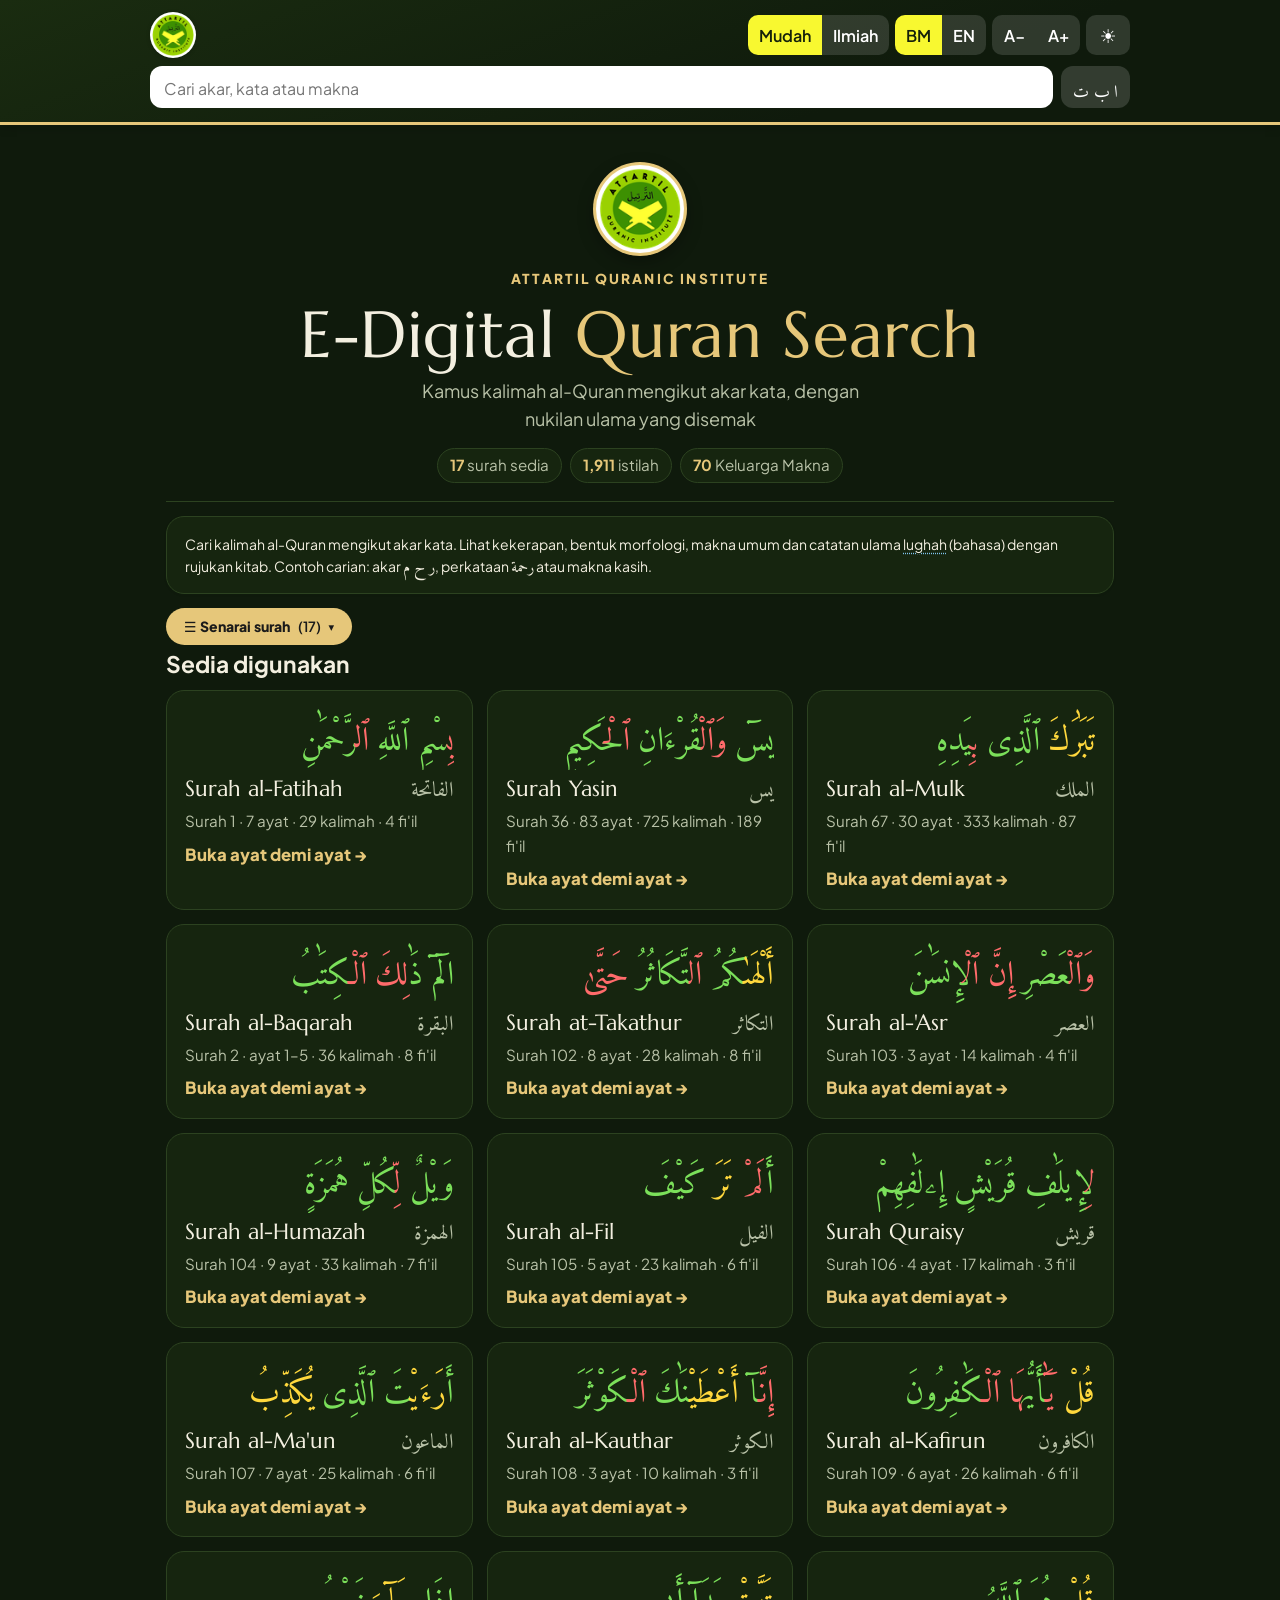
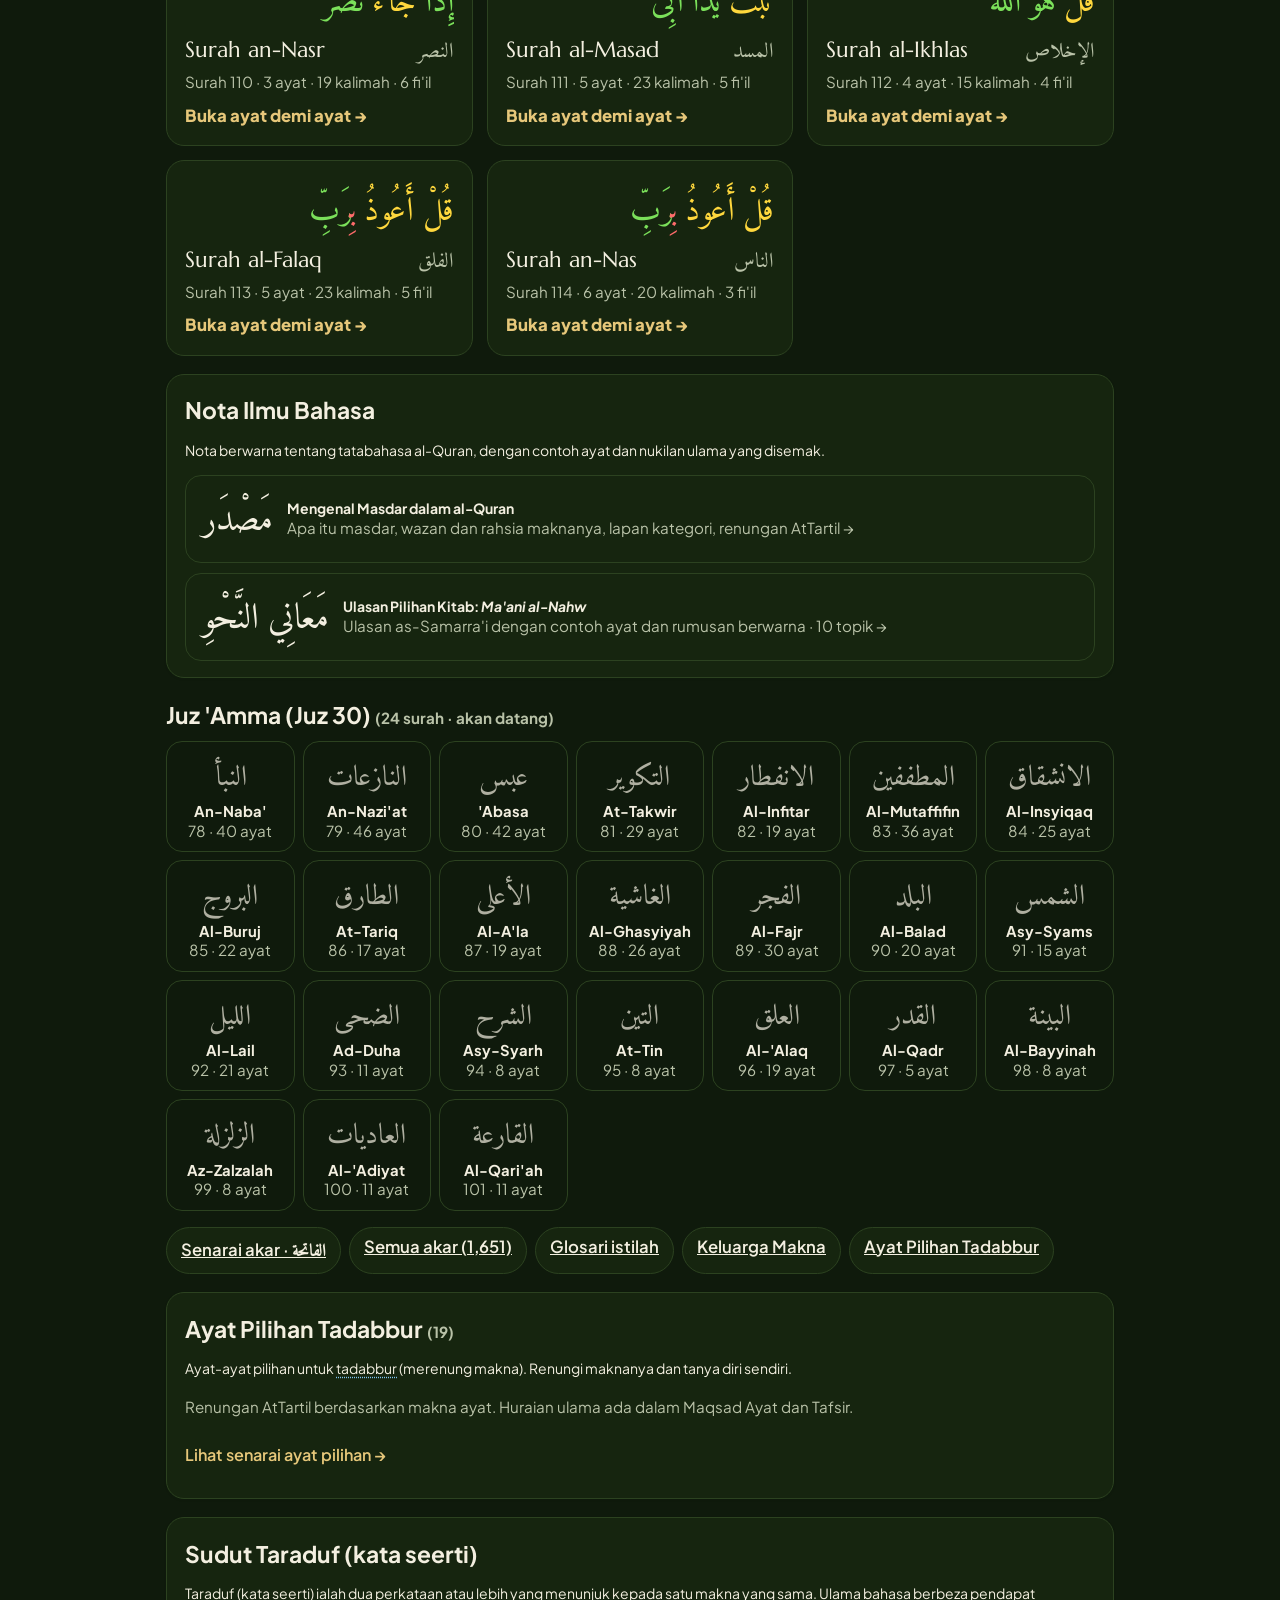
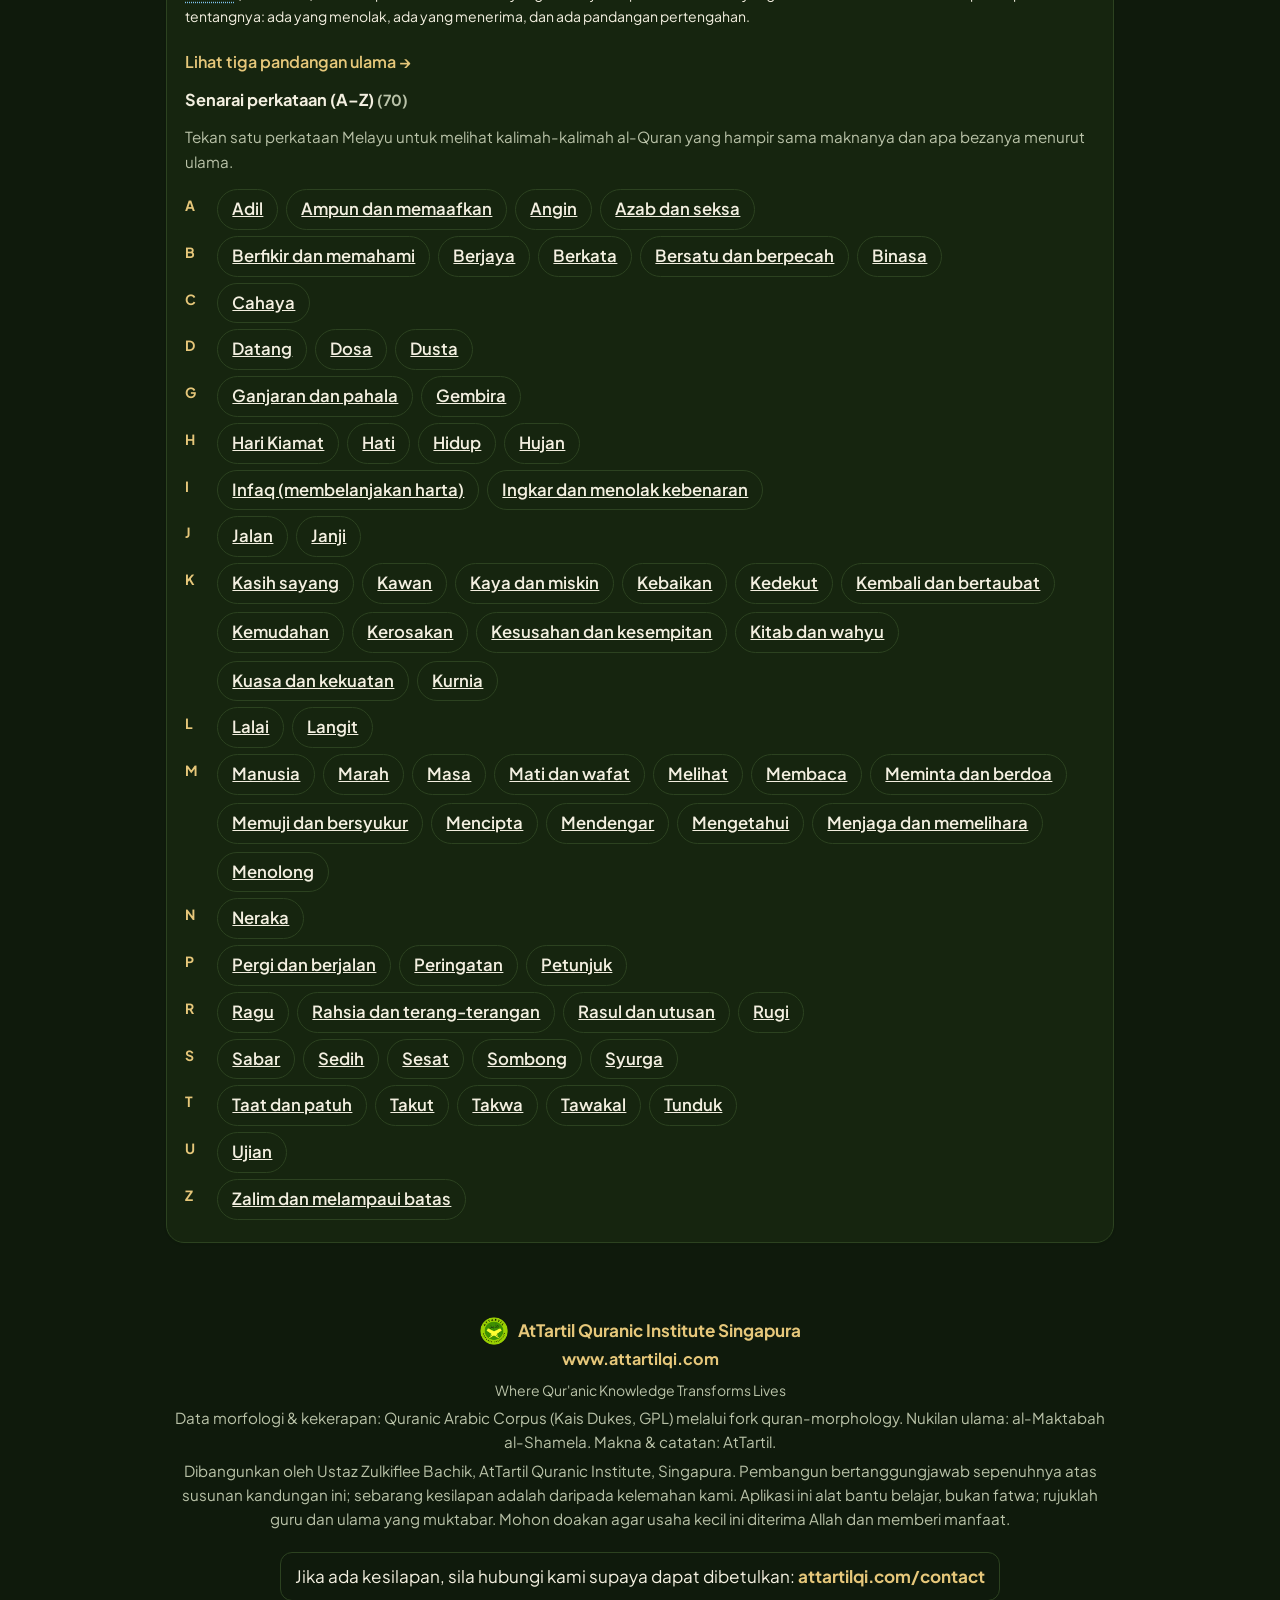
==== commit 58de84d6: "V57: kaki laman — pautan AtTartil Quranic Institute Singapura (www.attartilqi.com) dan kotak 'Jika a" ====
--- a/index.html
+++ b/index.html
@@ -52,10 +52,12 @@
 </header>
 <main id="app" tabindex="-1"></main>
 <footer class="foot">
-  <div class="brandbar"><img src="logo.png" alt="" width="28" height="28"><span>AtTartil Quranic Institute</span></div>
+  <div class="brandbar"><img src="logo.png" alt="" width="28" height="28"><a class="org" href="https://www.attartilqi.com" target="_blank" rel="noopener">AtTartil Quranic Institute <span data-i18n="sg">Singapura</span></a></div>
+  <p class="site"><a href="https://www.attartilqi.com" target="_blank" rel="noopener">www.attartilqi.com</a></p>
   <p data-i18n="vision">Where Qur'anic Knowledge Transforms Lives</p>
   <p class="small" data-i18n="credit"></p>
   <p class="small dev" data-i18n="dev"></p>
+  <p class="report"><span data-i18n="report">Jika ada kesilapan, sila hubungi kami:</span> <a href="https://attartilqi.com/contact" target="_blank" rel="noopener">attartilqi.com/contact</a></p>
 </footer>
 <script src="app.js"></script>
 </body>
--- a/style.css
+++ b/style.css
@@ -563,3 +563,27 @@
 .pc-meta{color:var(--muted);font-size:.8rem}
 .pc-go{margin-top:6px;color:var(--gold);font-weight:800;font-size:.88rem}
 :root[data-theme="light"] .pc-go{color:var(--blue)}
+
+/* Home hero (UZB, 23 Oct 2026): large, prominent app name; compact search box */
+.hero-home{text-align:center;padding:26px 12px 18px;margin:-4px 0 14px;border-bottom:1px solid var(--line)}
+.hh-logo{width:88px;height:88px;border-radius:50%;background:#fff;padding:3px;box-shadow:0 0 0 3px var(--gold),0 6px 18px #0006}
+.hh-kick{margin:.7em 0 0;color:var(--gold);font-weight:800;letter-spacing:.16em;text-transform:uppercase;font-size:.72rem}
+.hh-title{margin:.15em 0 .1em;font-family:'Marcellus','Plus Jakarta Sans',serif;font-weight:400;font-size:clamp(2.1rem,9vw,3.4rem);line-height:1.08;letter-spacing:.01em;color:var(--ink);text-wrap:balance}
+.hh-title span{color:var(--gold)}
+.hh-tag{margin:.4em auto 0;max-width:34ch;color:var(--muted);font-size:.95rem}
+.hh-stats{display:flex;flex-wrap:wrap;justify-content:center;gap:8px;margin:14px 0 0;font-size:.8rem;color:var(--muted)}
+.hh-stats span{border:1px solid var(--line);border-radius:999px;padding:4px 12px;background:var(--card)}
+.hh-stats b{color:var(--gold)}
+:root[data-theme="light"] .hh-title span,:root[data-theme="light"] .hh-kick,:root[data-theme="light"] .hh-stats b{color:var(--blue)}
+:root[data-theme="light"] .hh-logo{box-shadow:0 0 0 3px var(--brand-lime),0 6px 18px #0002}
+body:has(.hero-home) .logo-txt{display:none}
+#q{font-size:.95rem;padding:8px 14px;border-radius:12px}
+#kbdToggle{min-width:46px;font-size:.9rem;border-radius:12px}
+.search{margin-top:8px}
+
+.foot a{color:var(--gold);text-decoration:none;font-weight:700}
+.foot a:hover,.foot a:focus-visible{text-decoration:underline}
+.brandbar .org{font-size:.9rem}
+.foot .site{margin:.1em 0 .4em;font-size:.85rem}
+.foot .report{margin-top:.9em;padding:10px 14px;border:1px solid var(--line);border-radius:12px;display:inline-block;font-size:.9rem;color:var(--ink,inherit)}
+:root[data-theme="light"] .foot a{color:var(--blue)}
